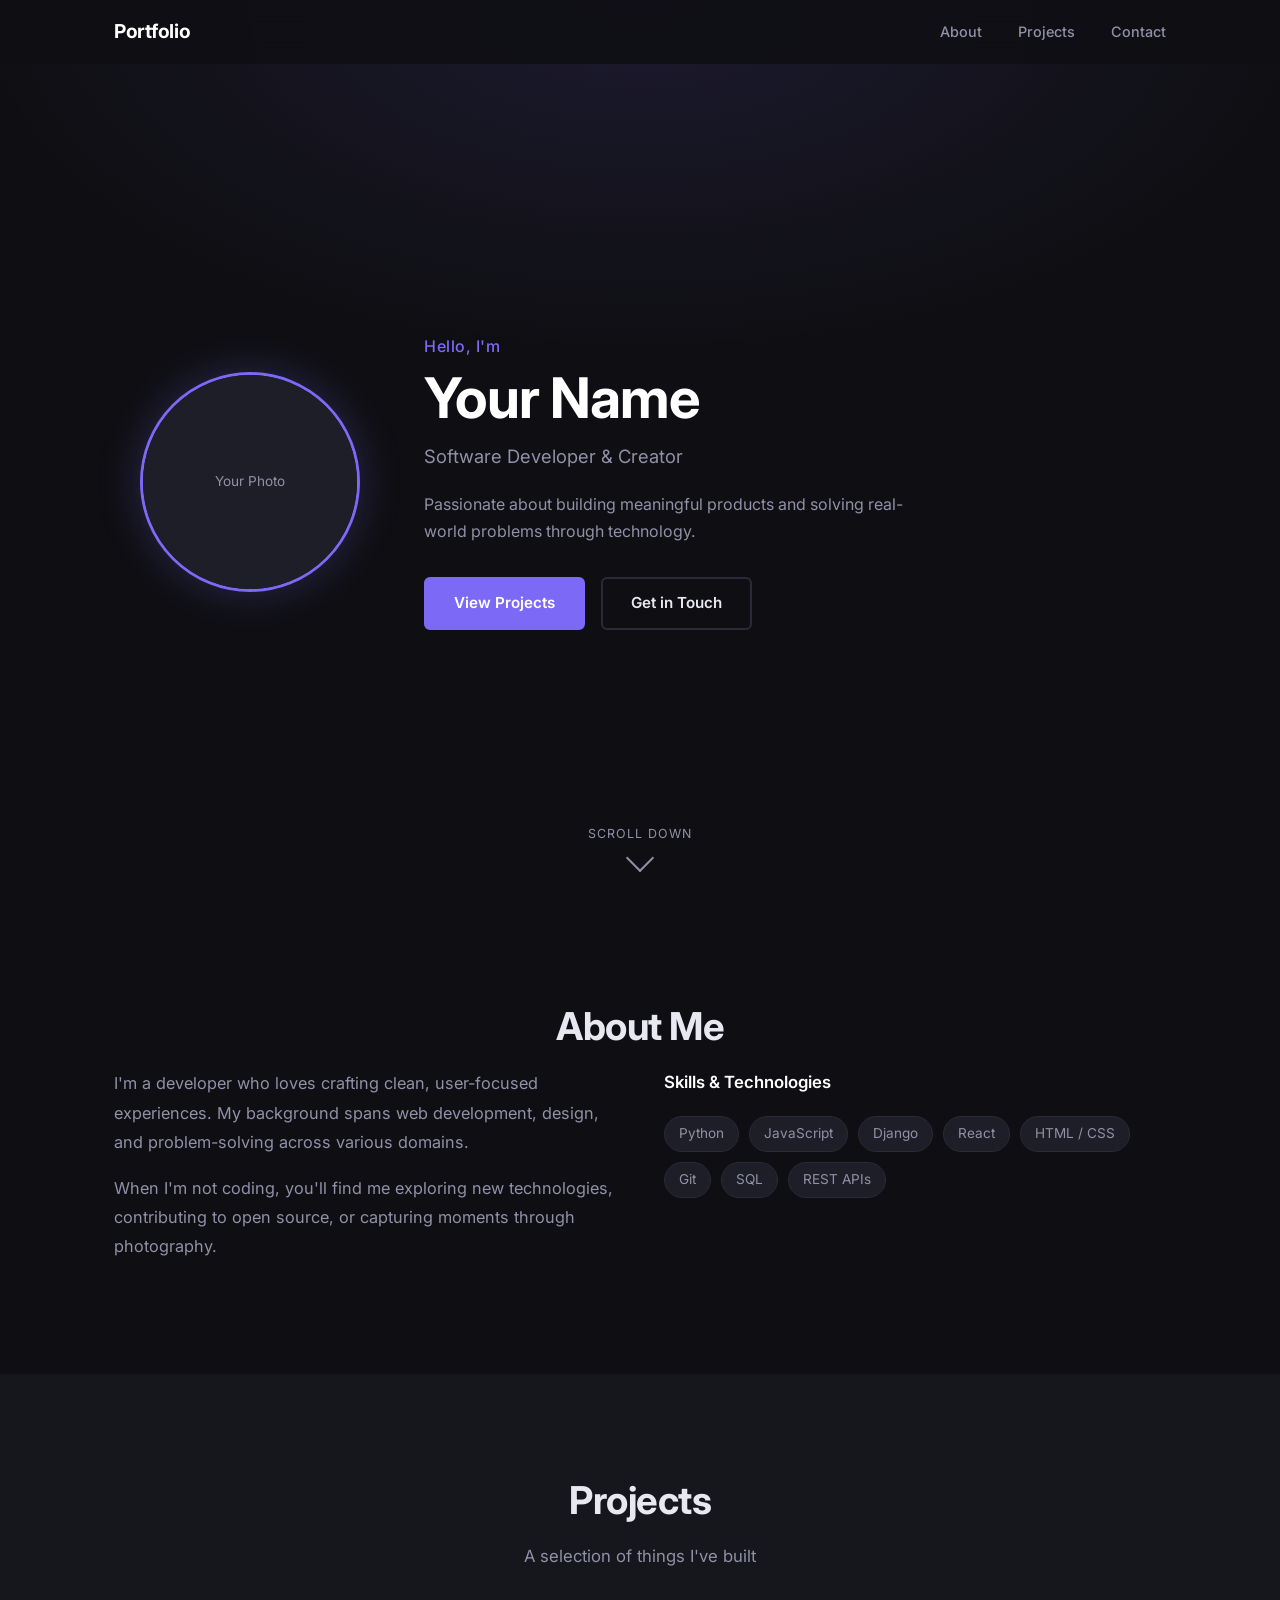
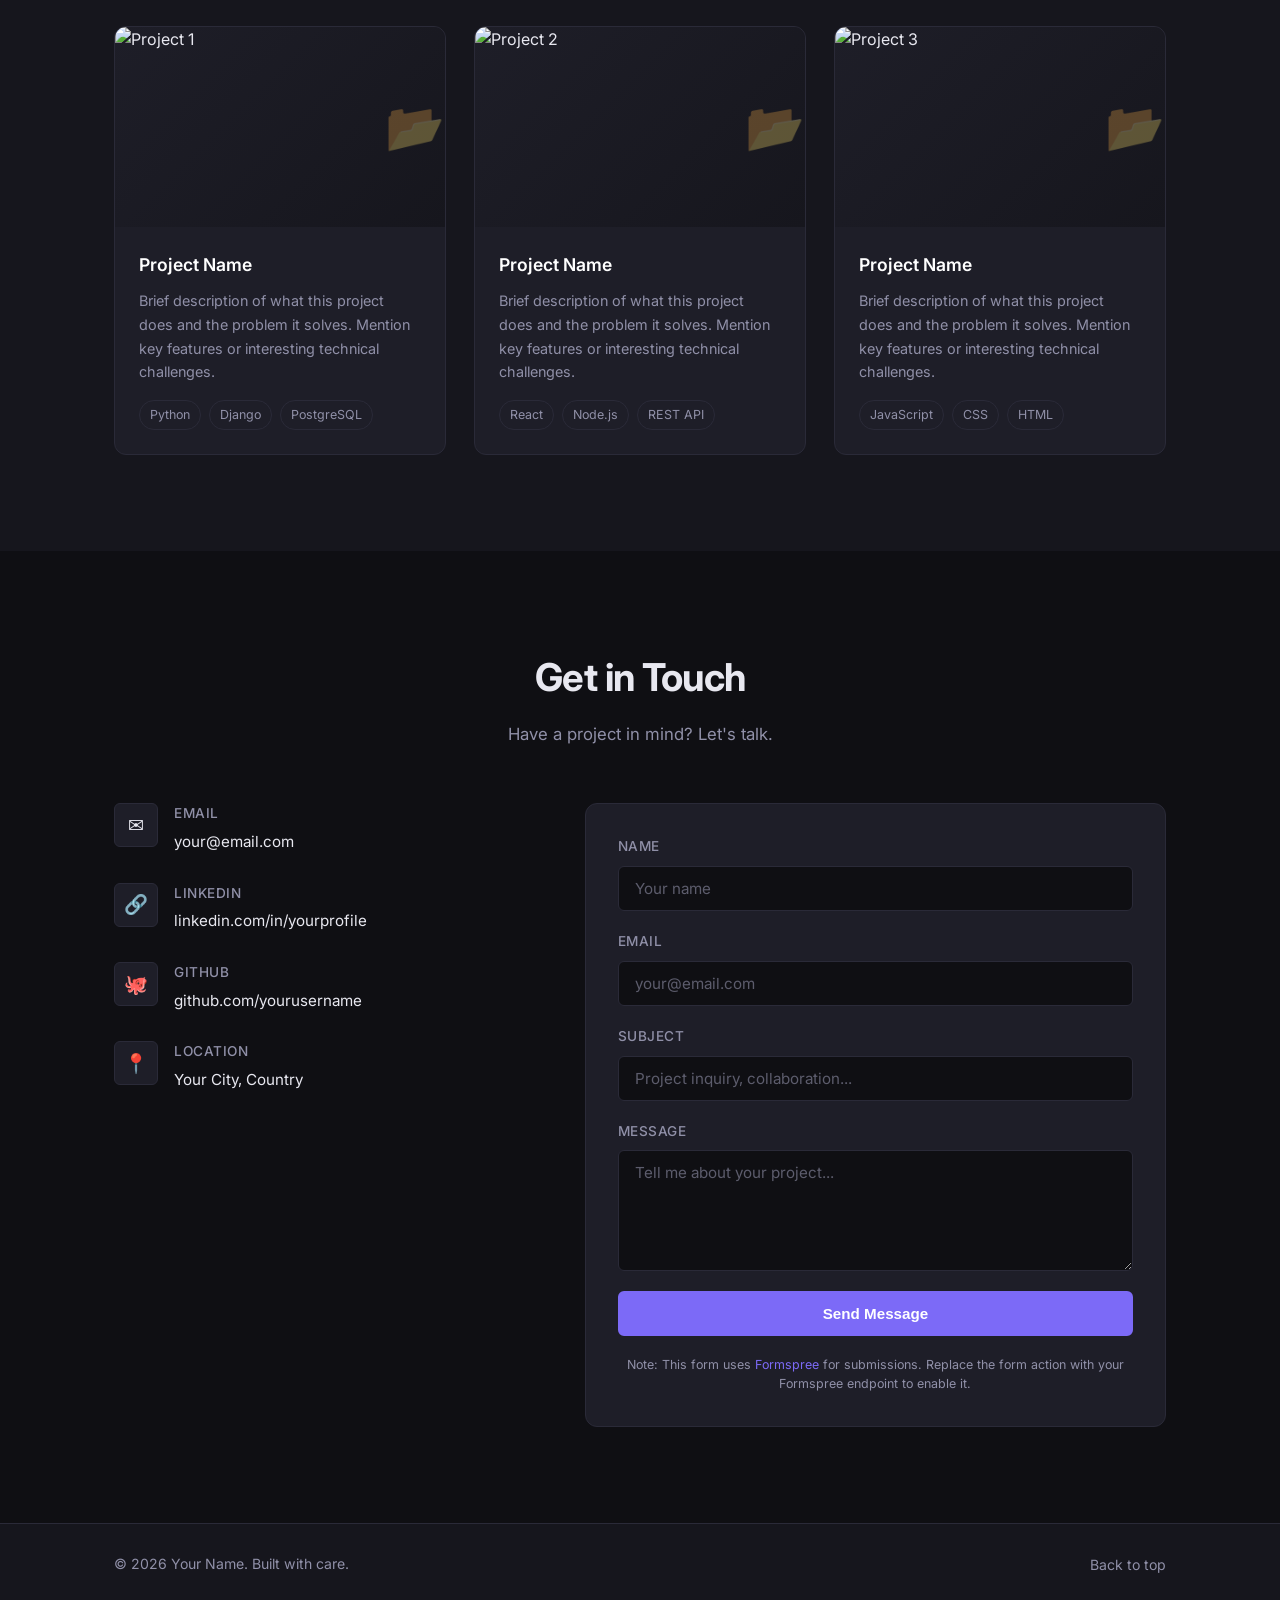
==== docs/index.html @ 1c4144c0 "Add GitHub Pages portfolio site with projects and contact sections - docs/index.html: hero, about, p" ====
<!DOCTYPE html>
<html lang="en">
<head>
  <meta charset="UTF-8" />
  <meta name="viewport" content="width=device-width, initial-scale=1.0" />
  <title>My Portfolio</title>
  <link rel="stylesheet" href="assets/css/style.css" />
  <link rel="preconnect" href="https://fonts.googleapis.com" />
  <link rel="preconnect" href="https://fonts.gstatic.com" crossorigin />
  <link href="https://fonts.googleapis.com/css2?family=Inter:wght@300;400;500;600;700&display=swap" rel="stylesheet" />
</head>
<body>

  <!-- Navigation -->
  <nav class="navbar" id="navbar">
    <div class="nav-container">
      <a href="#hero" class="nav-logo">Portfolio</a>
      <ul class="nav-links">
        <li><a href="#about">About</a></li>
        <li><a href="#projects">Projects</a></li>
        <li><a href="#contact">Contact</a></li>
      </ul>
      <button class="nav-toggle" id="navToggle" aria-label="Toggle navigation">
        <span></span><span></span><span></span>
      </button>
    </div>
  </nav>

  <!-- Hero Section -->
  <section class="hero" id="hero">
    <div class="hero-content">
      <div class="hero-photo">
        <!-- Replace the src with your actual photo -->
        <img src="assets/images/profile.jpg" alt="Profile Photo" onerror="this.style.display='none'; this.nextElementSibling.style.display='flex'" />
        <div class="photo-placeholder">
          <span>Your Photo</span>
        </div>
      </div>
      <div class="hero-text">
        <p class="hero-greeting">Hello, I'm</p>
        <!-- Replace with your name -->
        <h1 class="hero-name">Your Name</h1>
        <!-- Replace with your title/role -->
        <p class="hero-role">Software Developer &amp; Creator</p>
        <!-- Replace with your short bio -->
        <p class="hero-bio">
          Passionate about building meaningful products and solving real-world problems through technology.
        </p>
        <div class="hero-actions">
          <a href="#projects" class="btn btn-primary">View Projects</a>
          <a href="#contact" class="btn btn-outline">Get in Touch</a>
        </div>
      </div>
    </div>
    <div class="hero-scroll-hint">
      <span>Scroll down</span>
      <div class="scroll-arrow"></div>
    </div>
  </section>

  <!-- About Section -->
  <section class="section" id="about">
    <div class="container">
      <h2 class="section-title">About Me</h2>
      <div class="about-grid">
        <div class="about-text">
          <!-- Replace with your about text -->
          <p>
            I'm a developer who loves crafting clean, user-focused experiences. My background spans
            web development, design, and problem-solving across various domains.
          </p>
          <p>
            When I'm not coding, you'll find me exploring new technologies, contributing to open source,
            or capturing moments through photography.
          </p>
        </div>
        <div class="skills">
          <h3>Skills &amp; Technologies</h3>
          <div class="skill-tags">
            <!-- Replace/add your actual skills -->
            <span class="tag">Python</span>
            <span class="tag">JavaScript</span>
            <span class="tag">Django</span>
            <span class="tag">React</span>
            <span class="tag">HTML / CSS</span>
            <span class="tag">Git</span>
            <span class="tag">SQL</span>
            <span class="tag">REST APIs</span>
          </div>
        </div>
      </div>
    </div>
  </section>

  <!-- Projects Section -->
  <section class="section section-alt" id="projects">
    <div class="container">
      <h2 class="section-title">Projects</h2>
      <p class="section-subtitle">A selection of things I've built</p>
      <div class="projects-grid">

        <!-- Project Card 1 — replace with your real project -->
        <article class="project-card">
          <div class="project-image">
            <img src="assets/images/project1.jpg" alt="Project 1" onerror="this.parentElement.classList.add('no-image')" />
            <div class="project-overlay">
              <a href="#" class="btn btn-sm" target="_blank" rel="noopener">Live Demo</a>
              <a href="#" class="btn btn-sm btn-outline-light" target="_blank" rel="noopener">GitHub</a>
            </div>
          </div>
          <div class="project-info">
            <h3 class="project-title">Project Name</h3>
            <p class="project-desc">
              Brief description of what this project does and the problem it solves.
              Mention key features or interesting technical challenges.
            </p>
            <div class="project-tags">
              <span class="tag tag-sm">Python</span>
              <span class="tag tag-sm">Django</span>
              <span class="tag tag-sm">PostgreSQL</span>
            </div>
          </div>
        </article>

        <!-- Project Card 2 -->
        <article class="project-card">
          <div class="project-image">
            <img src="assets/images/project2.jpg" alt="Project 2" onerror="this.parentElement.classList.add('no-image')" />
            <div class="project-overlay">
              <a href="#" class="btn btn-sm" target="_blank" rel="noopener">Live Demo</a>
              <a href="#" class="btn btn-sm btn-outline-light" target="_blank" rel="noopener">GitHub</a>
            </div>
          </div>
          <div class="project-info">
            <h3 class="project-title">Project Name</h3>
            <p class="project-desc">
              Brief description of what this project does and the problem it solves.
              Mention key features or interesting technical challenges.
            </p>
            <div class="project-tags">
              <span class="tag tag-sm">React</span>
              <span class="tag tag-sm">Node.js</span>
              <span class="tag tag-sm">REST API</span>
            </div>
          </div>
        </article>

        <!-- Project Card 3 -->
        <article class="project-card">
          <div class="project-image">
            <img src="assets/images/project3.jpg" alt="Project 3" onerror="this.parentElement.classList.add('no-image')" />
            <div class="project-overlay">
              <a href="#" class="btn btn-sm" target="_blank" rel="noopener">Live Demo</a>
              <a href="#" class="btn btn-sm btn-outline-light" target="_blank" rel="noopener">GitHub</a>
            </div>
          </div>
          <div class="project-info">
            <h3 class="project-title">Project Name</h3>
            <p class="project-desc">
              Brief description of what this project does and the problem it solves.
              Mention key features or interesting technical challenges.
            </p>
            <div class="project-tags">
              <span class="tag tag-sm">JavaScript</span>
              <span class="tag tag-sm">CSS</span>
              <span class="tag tag-sm">HTML</span>
            </div>
          </div>
        </article>

      </div>
    </div>
  </section>

  <!-- Contact Section -->
  <section class="section" id="contact">
    <div class="container">
      <h2 class="section-title">Get in Touch</h2>
      <p class="section-subtitle">Have a project in mind? Let's talk.</p>
      <div class="contact-grid">

        <div class="contact-info">
          <div class="contact-item">
            <div class="contact-icon">&#9993;</div>
            <div>
              <h4>Email</h4>
              <!-- Replace with your email -->
              <a href="mailto:your@email.com">your@email.com</a>
            </div>
          </div>
          <div class="contact-item">
            <div class="contact-icon">&#128279;</div>
            <div>
              <h4>LinkedIn</h4>
              <!-- Replace with your LinkedIn URL -->
              <a href="https://linkedin.com/in/yourprofile" target="_blank" rel="noopener">linkedin.com/in/yourprofile</a>
            </div>
          </div>
          <div class="contact-item">
            <div class="contact-icon">&#128025;</div>
            <div>
              <h4>GitHub</h4>
              <!-- Replace with your GitHub URL -->
              <a href="https://github.com/yourusername" target="_blank" rel="noopener">github.com/yourusername</a>
            </div>
          </div>
          <div class="contact-item">
            <div class="contact-icon">&#128205;</div>
            <div>
              <h4>Location</h4>
              <!-- Replace with your location -->
              <span>Your City, Country</span>
            </div>
          </div>
        </div>

        <form class="contact-form" id="contactForm">
          <div class="form-group">
            <label for="name">Name</label>
            <input type="text" id="name" name="name" placeholder="Your name" required />
          </div>
          <div class="form-group">
            <label for="email">Email</label>
            <input type="email" id="email" name="email" placeholder="your@email.com" required />
          </div>
          <div class="form-group">
            <label for="subject">Subject</label>
            <input type="text" id="subject" name="subject" placeholder="Project inquiry, collaboration..." />
          </div>
          <div class="form-group">
            <label for="message">Message</label>
            <textarea id="message" name="message" rows="5" placeholder="Tell me about your project..." required></textarea>
          </div>
          <button type="submit" class="btn btn-primary btn-full">Send Message</button>
          <p class="form-note">
            Note: This form uses <a href="https://formspree.io" target="_blank" rel="noopener">Formspree</a> for submissions.
            Replace the form action with your Formspree endpoint to enable it.
          </p>
        </form>

      </div>
    </div>
  </section>

  <!-- Footer -->
  <footer class="footer">
    <div class="container">
      <p>
        <!-- Replace with your name -->
        &copy; 2026 Your Name. Built with care.
      </p>
      <div class="footer-links">
        <a href="#hero">Back to top</a>
      </div>
    </div>
  </footer>

  <script src="assets/js/main.js"></script>
</body>
</html>
---- docs/assets/css/style.css ----
/* ===========================
   Base & Reset
=========================== */
*, *::before, *::after {
  box-sizing: border-box;
  margin: 0;
  padding: 0;
}

:root {
  --clr-bg: #0f0f13;
  --clr-bg-alt: #16161d;
  --clr-surface: #1e1e28;
  --clr-border: #2a2a38;
  --clr-accent: #7c6af7;
  --clr-accent-hover: #6a58e8;
  --clr-text: #e8e8f0;
  --clr-text-muted: #9090a8;
  --clr-white: #ffffff;
  --radius: 12px;
  --radius-sm: 6px;
  --shadow: 0 4px 24px rgba(0, 0, 0, 0.4);
  --transition: 0.25s ease;
  --font: 'Inter', system-ui, sans-serif;
  --nav-height: 64px;
}

html {
  scroll-behavior: smooth;
  font-size: 16px;
}

body {
  font-family: var(--font);
  background: var(--clr-bg);
  color: var(--clr-text);
  line-height: 1.6;
  -webkit-font-smoothing: antialiased;
}

a {
  color: var(--clr-accent);
  text-decoration: none;
  transition: color var(--transition);
}

a:hover { color: var(--clr-accent-hover); }

img { max-width: 100%; display: block; }

/* ===========================
   Utilities
=========================== */
.container {
  width: 100%;
  max-width: 1100px;
  margin: 0 auto;
  padding: 0 24px;
}

.section {
  padding: 96px 0;
}

.section-alt {
  background: var(--clr-bg-alt);
}

.section-title {
  font-size: clamp(1.8rem, 4vw, 2.4rem);
  font-weight: 700;
  text-align: center;
  margin-bottom: 12px;
  letter-spacing: -0.5px;
}

.section-subtitle {
  text-align: center;
  color: var(--clr-text-muted);
  margin-bottom: 56px;
  font-size: 1.05rem;
}

/* ===========================
   Buttons
=========================== */
.btn {
  display: inline-flex;
  align-items: center;
  justify-content: center;
  padding: 12px 28px;
  border-radius: var(--radius-sm);
  font-size: 0.95rem;
  font-weight: 600;
  cursor: pointer;
  transition: all var(--transition);
  border: 2px solid transparent;
  text-decoration: none;
  white-space: nowrap;
}

.btn-primary {
  background: var(--clr-accent);
  color: var(--clr-white);
  border-color: var(--clr-accent);
}

.btn-primary:hover {
  background: var(--clr-accent-hover);
  border-color: var(--clr-accent-hover);
  color: var(--clr-white);
  transform: translateY(-2px);
  box-shadow: 0 8px 20px rgba(124, 106, 247, 0.35);
}

.btn-outline {
  background: transparent;
  color: var(--clr-text);
  border-color: var(--clr-border);
}

.btn-outline:hover {
  border-color: var(--clr-accent);
  color: var(--clr-accent);
  transform: translateY(-2px);
}

.btn-outline-light {
  background: transparent;
  color: var(--clr-white);
  border-color: rgba(255,255,255,0.5);
}

.btn-outline-light:hover {
  background: rgba(255,255,255,0.15);
  color: var(--clr-white);
}

.btn-sm {
  padding: 8px 18px;
  font-size: 0.85rem;
}

.btn-full { width: 100%; }

/* ===========================
   Tags
=========================== */
.tag {
  display: inline-block;
  padding: 6px 14px;
  background: var(--clr-surface);
  border: 1px solid var(--clr-border);
  border-radius: 100px;
  font-size: 0.85rem;
  color: var(--clr-text-muted);
  transition: all var(--transition);
}

.tag:hover {
  border-color: var(--clr-accent);
  color: var(--clr-accent);
}

.tag-sm {
  padding: 4px 10px;
  font-size: 0.78rem;
}

/* ===========================
   Navbar
=========================== */
.navbar {
  position: fixed;
  top: 0;
  left: 0;
  right: 0;
  height: var(--nav-height);
  z-index: 1000;
  background: rgba(15, 15, 19, 0.85);
  backdrop-filter: blur(12px);
  -webkit-backdrop-filter: blur(12px);
  border-bottom: 1px solid transparent;
  transition: border-color var(--transition), background var(--transition);
}

.navbar.scrolled {
  border-bottom-color: var(--clr-border);
  background: rgba(15, 15, 19, 0.95);
}

.nav-container {
  max-width: 1100px;
  margin: 0 auto;
  padding: 0 24px;
  height: 100%;
  display: flex;
  align-items: center;
  justify-content: space-between;
}

.nav-logo {
  font-size: 1.2rem;
  font-weight: 700;
  color: var(--clr-white);
  letter-spacing: -0.3px;
}

.nav-logo:hover { color: var(--clr-accent); }

.nav-links {
  list-style: none;
  display: flex;
  gap: 36px;
}

.nav-links a {
  color: var(--clr-text-muted);
  font-size: 0.9rem;
  font-weight: 500;
  transition: color var(--transition);
}

.nav-links a:hover { color: var(--clr-white); }

.nav-toggle {
  display: none;
  flex-direction: column;
  gap: 5px;
  background: none;
  border: none;
  cursor: pointer;
  padding: 4px;
}

.nav-toggle span {
  width: 24px;
  height: 2px;
  background: var(--clr-text);
  border-radius: 2px;
  transition: all var(--transition);
  display: block;
}

/* ===========================
   Hero Section
=========================== */
.hero {
  min-height: 100vh;
  display: flex;
  flex-direction: column;
  align-items: center;
  justify-content: center;
  padding: calc(var(--nav-height) + 48px) 24px 48px;
  position: relative;
  background: radial-gradient(ellipse 80% 60% at 50% 0%, rgba(124, 106, 247, 0.12) 0%, transparent 65%);
}

.hero-content {
  max-width: 1000px;
  width: 100%;
  display: flex;
  align-items: center;
  gap: 64px;
}

.hero-photo {
  flex-shrink: 0;
  width: 220px;
  height: 220px;
  border-radius: 50%;
  overflow: hidden;
  border: 3px solid var(--clr-accent);
  box-shadow: 0 0 40px rgba(124, 106, 247, 0.25);
  position: relative;
}

.hero-photo img {
  width: 100%;
  height: 100%;
  object-fit: cover;
}

.photo-placeholder {
  display: none;
  width: 100%;
  height: 100%;
  background: var(--clr-surface);
  align-items: center;
  justify-content: center;
  color: var(--clr-text-muted);
  font-size: 0.85rem;
  position: absolute;
  inset: 0;
}

.hero-greeting {
  font-size: 1rem;
  color: var(--clr-accent);
  font-weight: 500;
  margin-bottom: 8px;
  letter-spacing: 0.5px;
}

.hero-name {
  font-size: clamp(2.2rem, 5vw, 3.5rem);
  font-weight: 700;
  line-height: 1.1;
  letter-spacing: -1px;
  color: var(--clr-white);
  margin-bottom: 12px;
}

.hero-role {
  font-size: 1.15rem;
  color: var(--clr-text-muted);
  margin-bottom: 20px;
  font-weight: 400;
}

.hero-bio {
  font-size: 1rem;
  color: var(--clr-text-muted);
  max-width: 480px;
  margin-bottom: 32px;
  line-height: 1.7;
}

.hero-actions {
  display: flex;
  gap: 16px;
  flex-wrap: wrap;
}

.hero-scroll-hint {
  position: absolute;
  bottom: 32px;
  left: 50%;
  transform: translateX(-50%);
  display: flex;
  flex-direction: column;
  align-items: center;
  gap: 8px;
  color: var(--clr-text-muted);
  font-size: 0.78rem;
  letter-spacing: 1px;
  text-transform: uppercase;
  animation: bounce 2s infinite;
}

.scroll-arrow {
  width: 20px;
  height: 20px;
  border-right: 2px solid var(--clr-text-muted);
  border-bottom: 2px solid var(--clr-text-muted);
  transform: rotate(45deg);
  margin-top: -4px;
}

@keyframes bounce {
  0%, 100% { transform: translateX(-50%) translateY(0); }
  50% { transform: translateX(-50%) translateY(6px); }
}

/* ===========================
   About Section
=========================== */
.about-grid {
  display: grid;
  grid-template-columns: 1fr 1fr;
  gap: 48px;
  align-items: start;
}

.about-text p {
  color: var(--clr-text-muted);
  line-height: 1.8;
  margin-bottom: 16px;
  font-size: 1.02rem;
}

.skills h3 {
  font-size: 1.05rem;
  font-weight: 600;
  color: var(--clr-white);
  margin-bottom: 20px;
}

.skill-tags {
  display: flex;
  flex-wrap: wrap;
  gap: 10px;
}

/* ===========================
   Projects Section
=========================== */
.projects-grid {
  display: grid;
  grid-template-columns: repeat(auto-fill, minmax(320px, 1fr));
  gap: 28px;
}

.project-card {
  background: var(--clr-surface);
  border: 1px solid var(--clr-border);
  border-radius: var(--radius);
  overflow: hidden;
  transition: transform var(--transition), box-shadow var(--transition), border-color var(--transition);
}

.project-card:hover {
  transform: translateY(-4px);
  box-shadow: var(--shadow);
  border-color: var(--clr-accent);
}

.project-image {
  position: relative;
  height: 200px;
  background: var(--clr-bg-alt);
  overflow: hidden;
}

.project-image img {
  width: 100%;
  height: 100%;
  object-fit: cover;
  transition: transform var(--transition);
}

.project-card:hover .project-image img {
  transform: scale(1.04);
}

.project-image.no-image {
  display: flex;
  align-items: center;
  justify-content: center;
  background: linear-gradient(135deg, var(--clr-surface), var(--clr-bg-alt));
}

.project-image.no-image::after {
  content: "📂";
  font-size: 3rem;
  opacity: 0.3;
}

.project-overlay {
  position: absolute;
  inset: 0;
  background: rgba(0, 0, 0, 0.7);
  display: flex;
  align-items: center;
  justify-content: center;
  gap: 12px;
  opacity: 0;
  transition: opacity var(--transition);
}

.project-card:hover .project-overlay {
  opacity: 1;
}

.project-info {
  padding: 24px;
}

.project-title {
  font-size: 1.1rem;
  font-weight: 600;
  color: var(--clr-white);
  margin-bottom: 10px;
}

.project-desc {
  color: var(--clr-text-muted);
  font-size: 0.9rem;
  line-height: 1.65;
  margin-bottom: 16px;
}

.project-tags {
  display: flex;
  flex-wrap: wrap;
  gap: 8px;
}

/* ===========================
   Contact Section
=========================== */
.contact-grid {
  display: grid;
  grid-template-columns: 1fr 1.4fr;
  gap: 56px;
  align-items: start;
}

.contact-info {
  display: flex;
  flex-direction: column;
  gap: 28px;
}

.contact-item {
  display: flex;
  align-items: flex-start;
  gap: 16px;
}

.contact-icon {
  width: 44px;
  height: 44px;
  background: var(--clr-surface);
  border: 1px solid var(--clr-border);
  border-radius: var(--radius-sm);
  display: flex;
  align-items: center;
  justify-content: center;
  font-size: 1.2rem;
  flex-shrink: 0;
}

.contact-item h4 {
  font-size: 0.85rem;
  text-transform: uppercase;
  letter-spacing: 0.5px;
  color: var(--clr-text-muted);
  margin-bottom: 4px;
  font-weight: 500;
}

.contact-item a,
.contact-item span {
  color: var(--clr-text);
  font-size: 0.95rem;
}

.contact-item a:hover { color: var(--clr-accent); }

/* Contact Form */
.contact-form {
  display: flex;
  flex-direction: column;
  gap: 20px;
  background: var(--clr-surface);
  border: 1px solid var(--clr-border);
  border-radius: var(--radius);
  padding: 32px;
}

.form-group {
  display: flex;
  flex-direction: column;
  gap: 8px;
}

.form-group label {
  font-size: 0.85rem;
  font-weight: 500;
  color: var(--clr-text-muted);
  text-transform: uppercase;
  letter-spacing: 0.5px;
}

.form-group input,
.form-group textarea {
  background: var(--clr-bg);
  border: 1px solid var(--clr-border);
  border-radius: var(--radius-sm);
  padding: 12px 16px;
  color: var(--clr-text);
  font-family: var(--font);
  font-size: 0.95rem;
  transition: border-color var(--transition);
  outline: none;
  resize: vertical;
}

.form-group input:focus,
.form-group textarea:focus {
  border-color: var(--clr-accent);
  box-shadow: 0 0 0 3px rgba(124, 106, 247, 0.15);
}

.form-group input::placeholder,
.form-group textarea::placeholder {
  color: var(--clr-text-muted);
  opacity: 0.6;
}

.form-note {
  font-size: 0.78rem;
  color: var(--clr-text-muted);
  text-align: center;
  line-height: 1.5;
}

/* ===========================
   Footer
=========================== */
.footer {
  background: var(--clr-bg-alt);
  border-top: 1px solid var(--clr-border);
  padding: 28px 0;
}

.footer .container {
  display: flex;
  align-items: center;
  justify-content: space-between;
  gap: 16px;
}

.footer p {
  color: var(--clr-text-muted);
  font-size: 0.88rem;
}

.footer-links a {
  color: var(--clr-text-muted);
  font-size: 0.88rem;
  transition: color var(--transition);
}

.footer-links a:hover { color: var(--clr-white); }

/* ===========================
   Responsive
=========================== */
@media (max-width: 860px) {
  .hero-content {
    flex-direction: column;
    text-align: center;
    gap: 32px;
  }

  .hero-bio { margin: 0 auto 32px; }

  .hero-actions {
    justify-content: center;
  }

  .about-grid {
    grid-template-columns: 1fr;
    gap: 32px;
  }

  .contact-grid {
    grid-template-columns: 1fr;
    gap: 40px;
  }
}

@media (max-width: 640px) {
  .section { padding: 64px 0; }

  .nav-links {
    display: none;
    position: absolute;
    top: var(--nav-height);
    left: 0;
    right: 0;
    background: var(--clr-bg);
    border-bottom: 1px solid var(--clr-border);
    flex-direction: column;
    padding: 20px 24px;
    gap: 16px;
  }

  .nav-links.open { display: flex; }

  .nav-toggle { display: flex; }

  .hero-photo {
    width: 160px;
    height: 160px;
  }

  .projects-grid {
    grid-template-columns: 1fr;
  }

  .footer .container {
    flex-direction: column;
    text-align: center;
  }
}
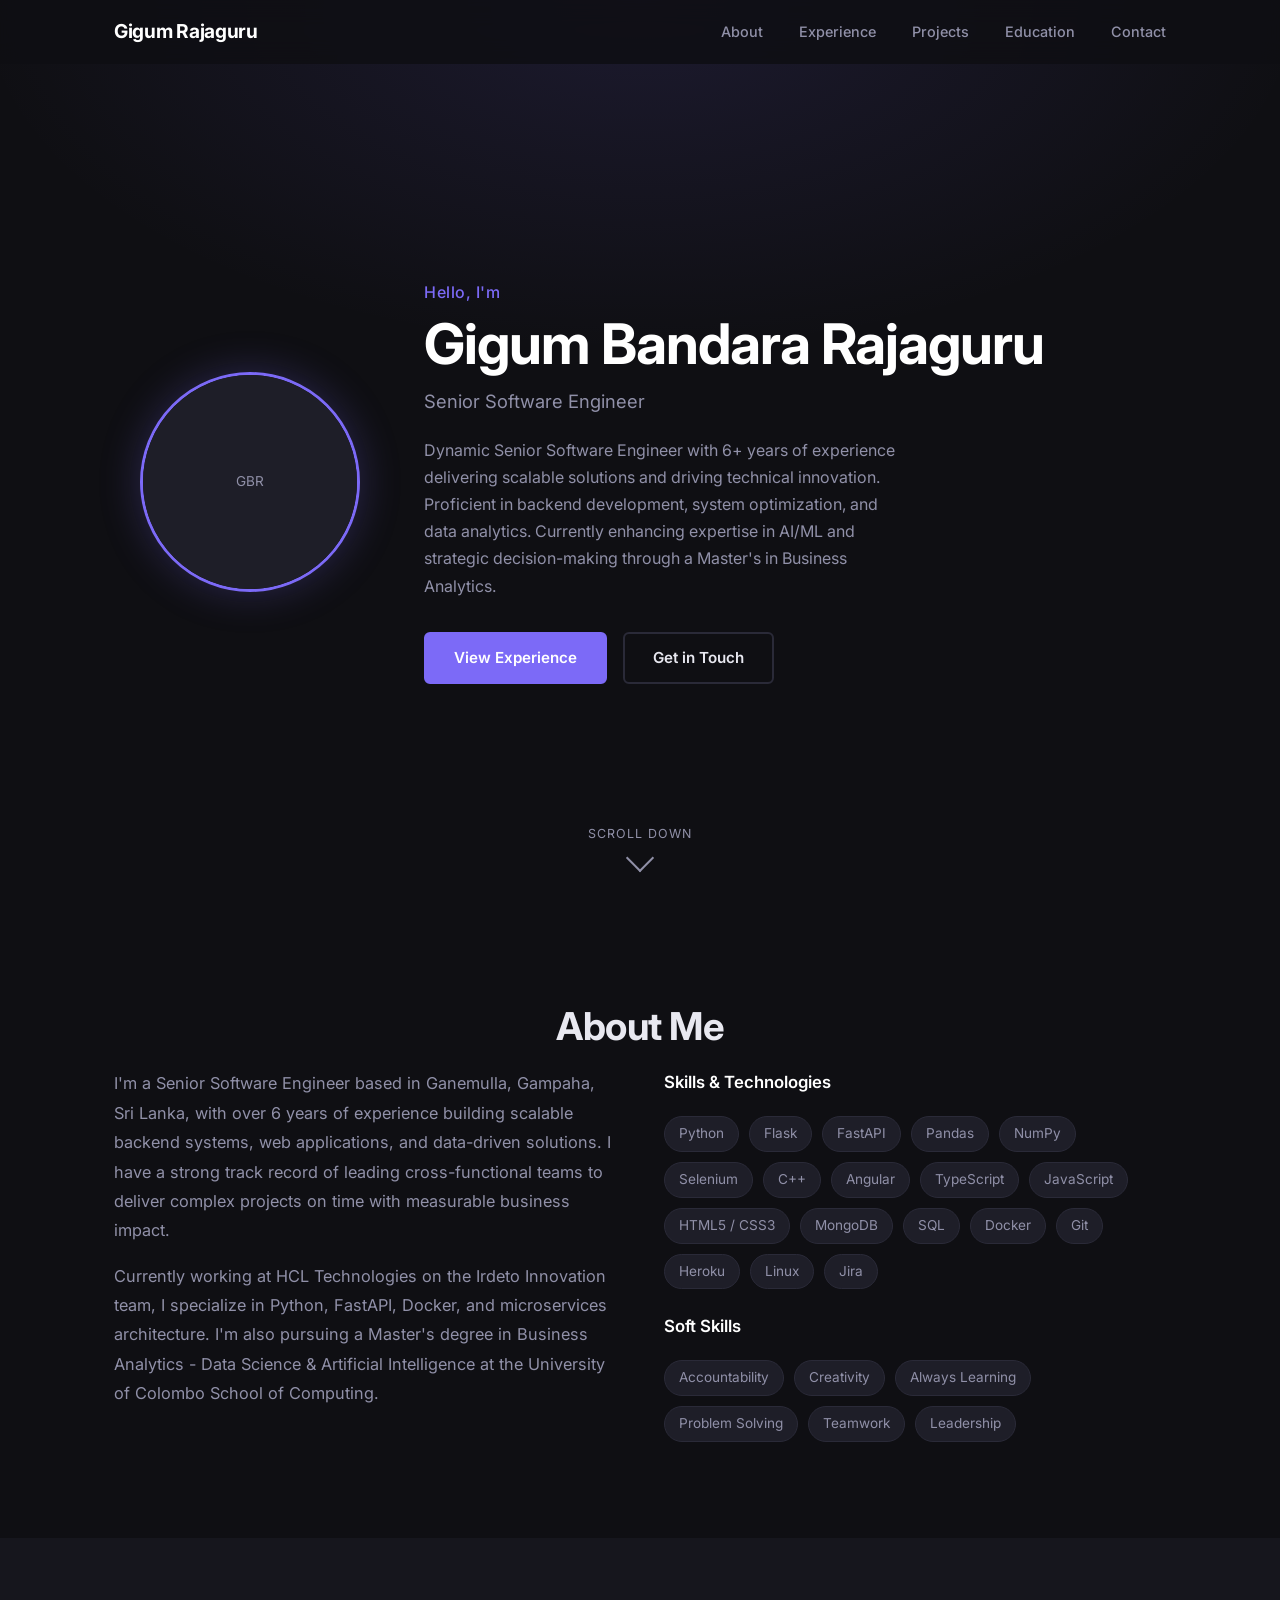
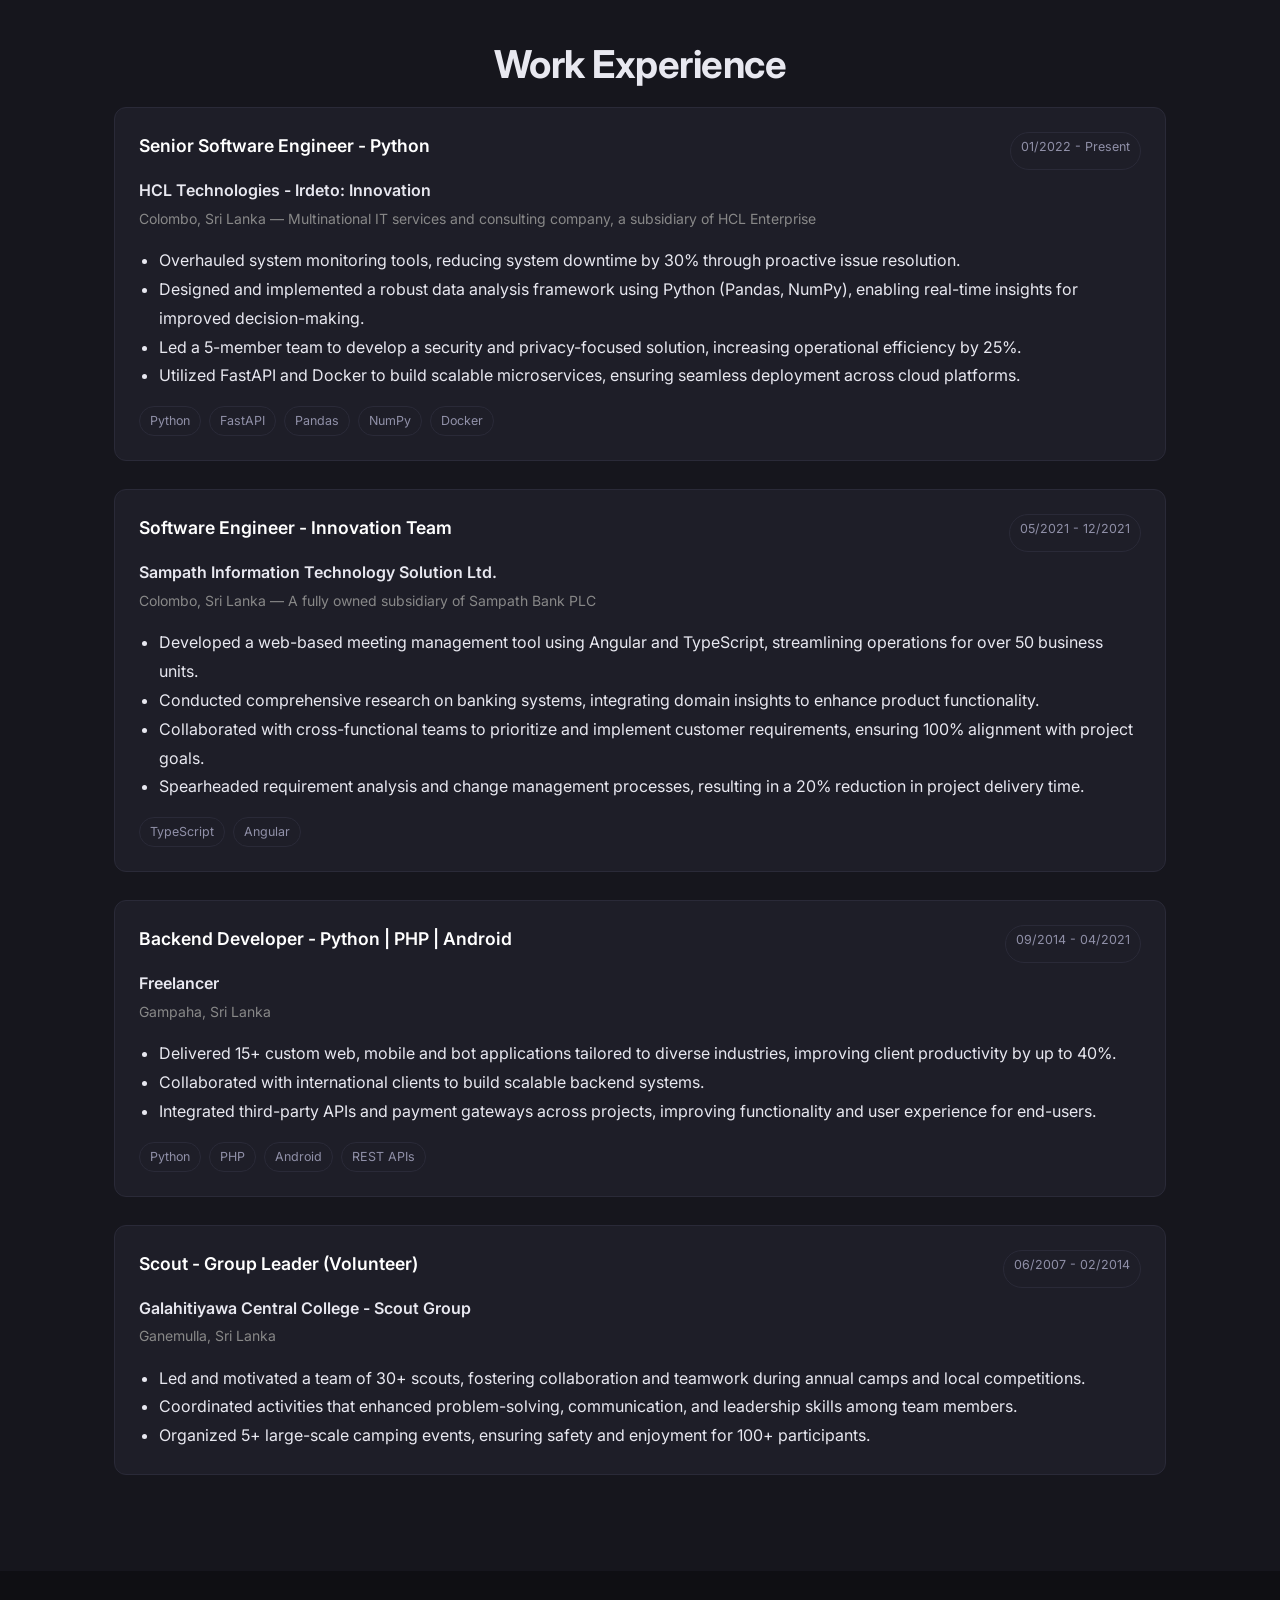
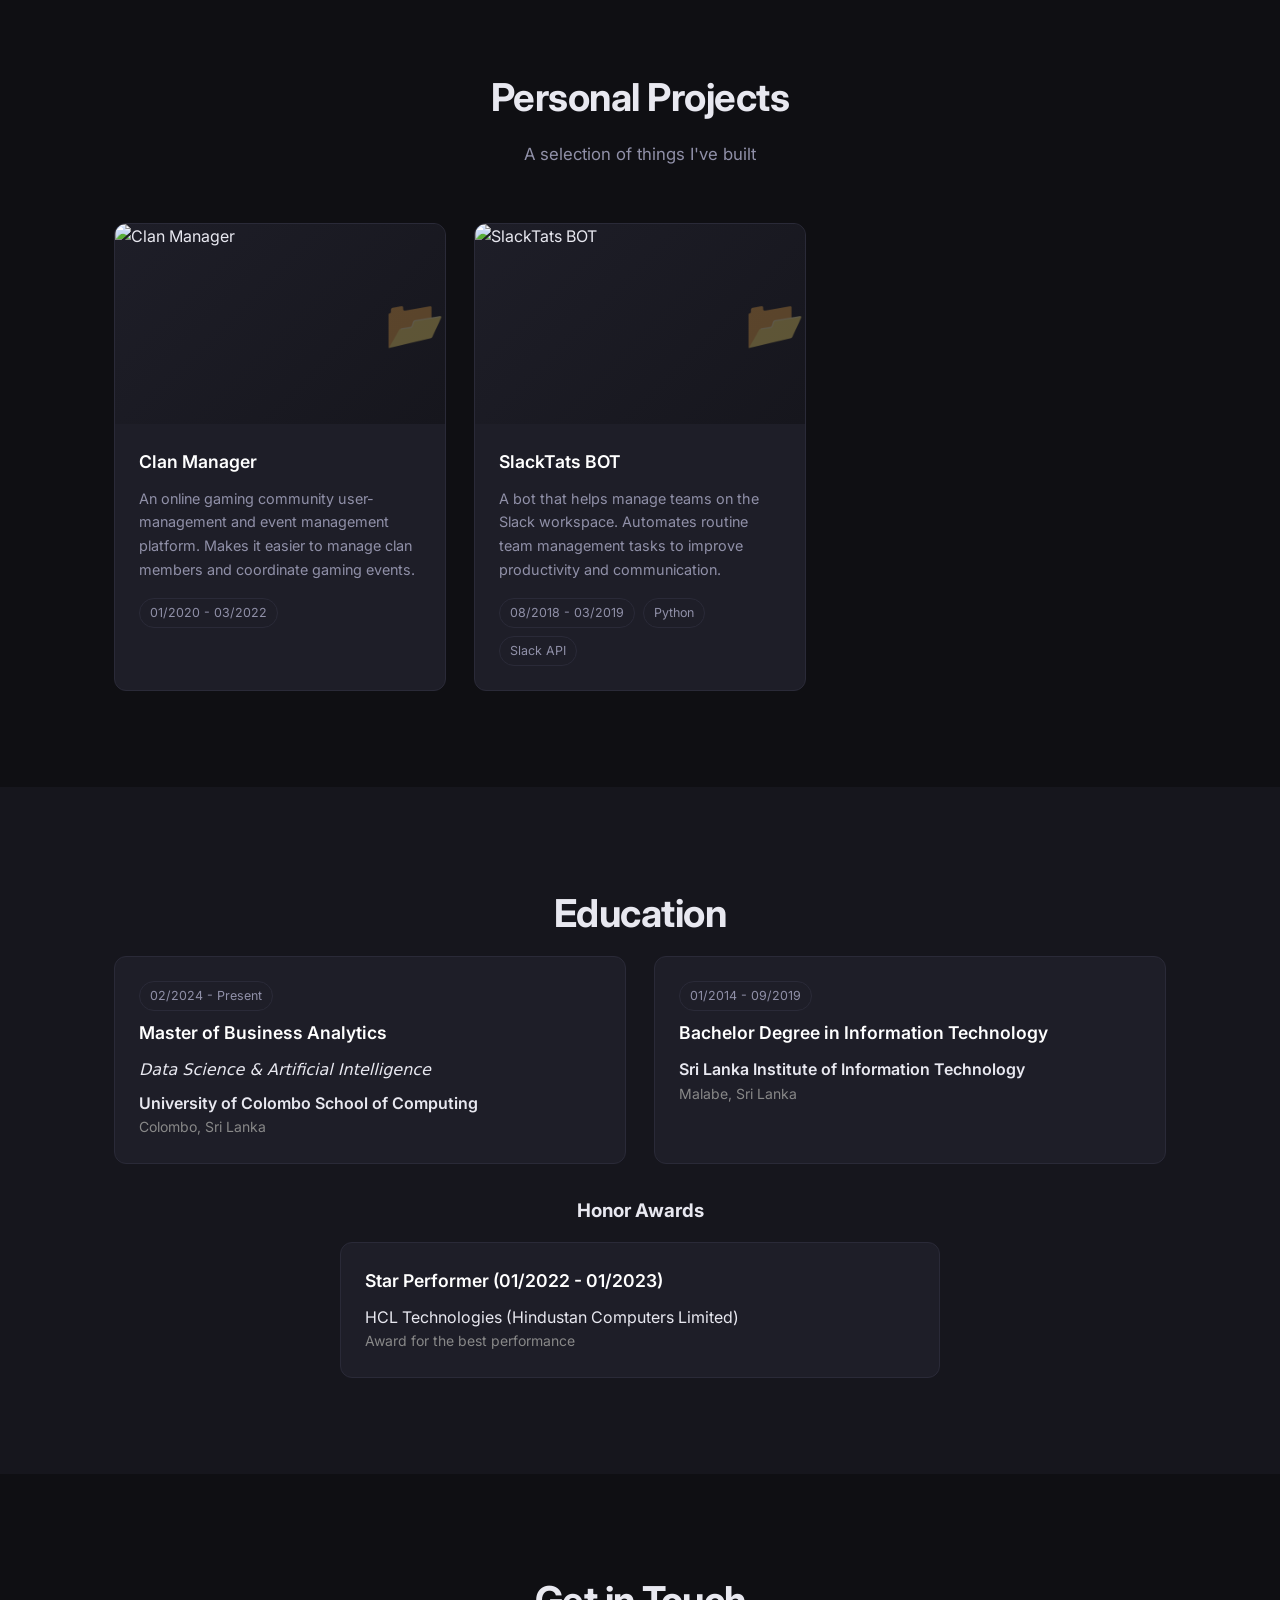
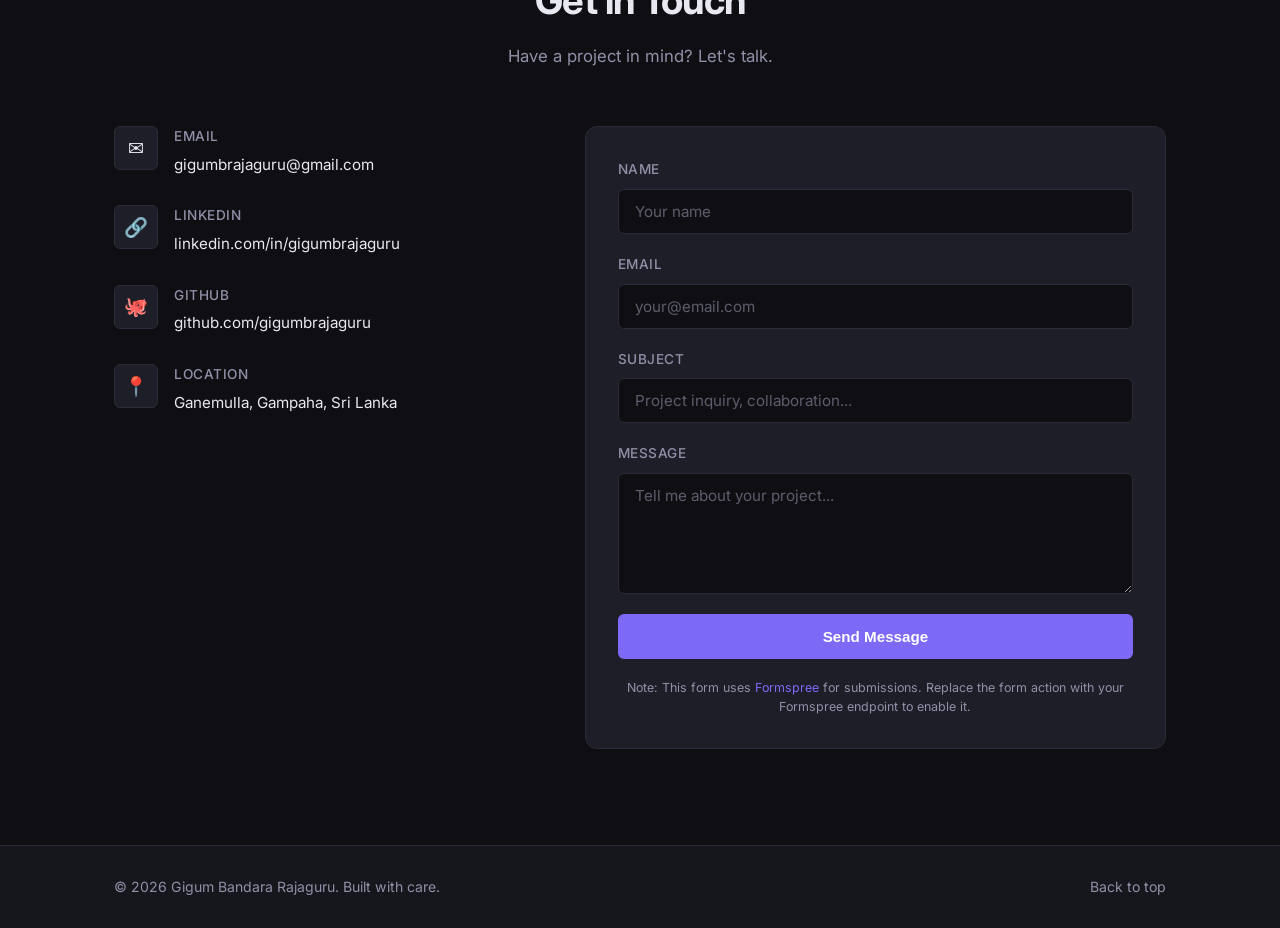
==== commit ca1ffece: "Update portfolio with Gigum Bandara Rajaguru's profile from resume - Added name, title (Senior Softw" ====
--- a/docs/index.html
+++ b/docs/index.html
@@ -3,7 +3,7 @@
 <head>
   <meta charset="UTF-8" />
   <meta name="viewport" content="width=device-width, initial-scale=1.0" />
-  <title>My Portfolio</title>
+  <title>Gigum Bandara Rajaguru - Portfolio</title>
   <link rel="stylesheet" href="assets/css/style.css" />
   <link rel="preconnect" href="https://fonts.googleapis.com" />
   <link rel="preconnect" href="https://fonts.gstatic.com" crossorigin />
@@ -14,10 +14,12 @@
   <!-- Navigation -->
   <nav class="navbar" id="navbar">
     <div class="nav-container">
-      <a href="#hero" class="nav-logo">Portfolio</a>
+      <a href="#hero" class="nav-logo">Gigum Rajaguru</a>
       <ul class="nav-links">
         <li><a href="#about">About</a></li>
+        <li><a href="#experience">Experience</a></li>
         <li><a href="#projects">Projects</a></li>
+        <li><a href="#education">Education</a></li>
         <li><a href="#contact">Contact</a></li>
       </ul>
       <button class="nav-toggle" id="navToggle" aria-label="Toggle navigation">
@@ -30,24 +32,23 @@
   <section class="hero" id="hero">
     <div class="hero-content">
       <div class="hero-photo">
-        <!-- Replace the src with your actual photo -->
-        <img src="assets/images/profile.jpg" alt="Profile Photo" onerror="this.style.display='none'; this.nextElementSibling.style.display='flex'" />
+        <img src="assets/images/profile.jpg" alt="Gigum Bandara Rajaguru" onerror="this.style.display='none'; this.nextElementSibling.style.display='flex'" />
         <div class="photo-placeholder">
-          <span>Your Photo</span>
+          <span>GBR</span>
         </div>
       </div>
       <div class="hero-text">
         <p class="hero-greeting">Hello, I'm</p>
-        <!-- Replace with your name -->
-        <h1 class="hero-name">Your Name</h1>
-        <!-- Replace with your title/role -->
-        <p class="hero-role">Software Developer &amp; Creator</p>
-        <!-- Replace with your short bio -->
+        <h1 class="hero-name">Gigum Bandara Rajaguru</h1>
+        <p class="hero-role">Senior Software Engineer</p>
         <p class="hero-bio">
-          Passionate about building meaningful products and solving real-world problems through technology.
+          Dynamic Senior Software Engineer with 6+ years of experience delivering scalable solutions
+          and driving technical innovation. Proficient in backend development, system optimization,
+          and data analytics. Currently enhancing expertise in AI/ML and strategic decision-making
+          through a Master's in Business Analytics.
         </p>
         <div class="hero-actions">
-          <a href="#projects" class="btn btn-primary">View Projects</a>
+          <a href="#experience" class="btn btn-primary">View Experience</a>
           <a href="#contact" class="btn btn-outline">Get in Touch</a>
         </div>
       </div>
@@ -64,110 +65,240 @@
       <h2 class="section-title">About Me</h2>
       <div class="about-grid">
         <div class="about-text">
-          <!-- Replace with your about text -->
           <p>
-            I'm a developer who loves crafting clean, user-focused experiences. My background spans
-            web development, design, and problem-solving across various domains.
+            I'm a Senior Software Engineer based in Ganemulla, Gampaha, Sri Lanka, with over 6 years
+            of experience building scalable backend systems, web applications, and data-driven solutions.
+            I have a strong track record of leading cross-functional teams to deliver complex projects
+            on time with measurable business impact.
           </p>
           <p>
-            When I'm not coding, you'll find me exploring new technologies, contributing to open source,
-            or capturing moments through photography.
+            Currently working at HCL Technologies on the Irdeto Innovation team, I specialize in Python,
+            FastAPI, Docker, and microservices architecture. I'm also pursuing a Master's degree in
+            Business Analytics - Data Science &amp; Artificial Intelligence at the University of Colombo
+            School of Computing.
           </p>
         </div>
         <div class="skills">
           <h3>Skills &amp; Technologies</h3>
           <div class="skill-tags">
-            <!-- Replace/add your actual skills -->
             <span class="tag">Python</span>
+            <span class="tag">Flask</span>
+            <span class="tag">FastAPI</span>
+            <span class="tag">Pandas</span>
+            <span class="tag">NumPy</span>
+            <span class="tag">Selenium</span>
+            <span class="tag">C++</span>
+            <span class="tag">Angular</span>
+            <span class="tag">TypeScript</span>
             <span class="tag">JavaScript</span>
-            <span class="tag">Django</span>
-            <span class="tag">React</span>
-            <span class="tag">HTML / CSS</span>
+            <span class="tag">HTML5 / CSS3</span>
+            <span class="tag">MongoDB</span>
+            <span class="tag">SQL</span>
+            <span class="tag">Docker</span>
             <span class="tag">Git</span>
-            <span class="tag">SQL</span>
-            <span class="tag">REST APIs</span>
-          </div>
-        </div>
+            <span class="tag">Heroku</span>
+            <span class="tag">Linux</span>
+            <span class="tag">Jira</span>
+          </div>
+          <h3 style="margin-top: 1.5rem;">Soft Skills</h3>
+          <div class="skill-tags">
+            <span class="tag">Accountability</span>
+            <span class="tag">Creativity</span>
+            <span class="tag">Always Learning</span>
+            <span class="tag">Problem Solving</span>
+            <span class="tag">Teamwork</span>
+            <span class="tag">Leadership</span>
+          </div>
+        </div>
+      </div>
+    </div>
+  </section>
+
+  <!-- Experience Section -->
+  <section class="section section-alt" id="experience">
+    <div class="container">
+      <h2 class="section-title">Work Experience</h2>
+
+      <div class="projects-grid" style="grid-template-columns: 1fr;">
+
+        <article class="project-card">
+          <div class="project-info">
+            <div style="display:flex; justify-content:space-between; flex-wrap:wrap; gap:0.5rem; margin-bottom:0.5rem;">
+              <h3 class="project-title">Senior Software Engineer - Python</h3>
+              <span class="tag tag-sm">01/2022 - Present</span>
+            </div>
+            <p style="font-weight:600; margin-bottom:0.25rem;">HCL Technologies - Irdeto: Innovation</p>
+            <p style="color:var(--text-muted, #888); font-size:0.875rem; margin-bottom:1rem;">Colombo, Sri Lanka &mdash; Multinational IT services and consulting company, a subsidiary of HCL Enterprise</p>
+            <ul style="padding-left:1.25rem; line-height:1.8;">
+              <li>Overhauled system monitoring tools, reducing system downtime by 30% through proactive issue resolution.</li>
+              <li>Designed and implemented a robust data analysis framework using Python (Pandas, NumPy), enabling real-time insights for improved decision-making.</li>
+              <li>Led a 5-member team to develop a security and privacy-focused solution, increasing operational efficiency by 25%.</li>
+              <li>Utilized FastAPI and Docker to build scalable microservices, ensuring seamless deployment across cloud platforms.</li>
+            </ul>
+            <div class="project-tags" style="margin-top:1rem;">
+              <span class="tag tag-sm">Python</span>
+              <span class="tag tag-sm">FastAPI</span>
+              <span class="tag tag-sm">Pandas</span>
+              <span class="tag tag-sm">NumPy</span>
+              <span class="tag tag-sm">Docker</span>
+            </div>
+          </div>
+        </article>
+
+        <article class="project-card">
+          <div class="project-info">
+            <div style="display:flex; justify-content:space-between; flex-wrap:wrap; gap:0.5rem; margin-bottom:0.5rem;">
+              <h3 class="project-title">Software Engineer - Innovation Team</h3>
+              <span class="tag tag-sm">05/2021 - 12/2021</span>
+            </div>
+            <p style="font-weight:600; margin-bottom:0.25rem;">Sampath Information Technology Solution Ltd.</p>
+            <p style="color:var(--text-muted, #888); font-size:0.875rem; margin-bottom:1rem;">Colombo, Sri Lanka &mdash; A fully owned subsidiary of Sampath Bank PLC</p>
+            <ul style="padding-left:1.25rem; line-height:1.8;">
+              <li>Developed a web-based meeting management tool using Angular and TypeScript, streamlining operations for over 50 business units.</li>
+              <li>Conducted comprehensive research on banking systems, integrating domain insights to enhance product functionality.</li>
+              <li>Collaborated with cross-functional teams to prioritize and implement customer requirements, ensuring 100% alignment with project goals.</li>
+              <li>Spearheaded requirement analysis and change management processes, resulting in a 20% reduction in project delivery time.</li>
+            </ul>
+            <div class="project-tags" style="margin-top:1rem;">
+              <span class="tag tag-sm">TypeScript</span>
+              <span class="tag tag-sm">Angular</span>
+            </div>
+          </div>
+        </article>
+
+        <article class="project-card">
+          <div class="project-info">
+            <div style="display:flex; justify-content:space-between; flex-wrap:wrap; gap:0.5rem; margin-bottom:0.5rem;">
+              <h3 class="project-title">Backend Developer - Python | PHP | Android</h3>
+              <span class="tag tag-sm">09/2014 - 04/2021</span>
+            </div>
+            <p style="font-weight:600; margin-bottom:0.25rem;">Freelancer</p>
+            <p style="color:var(--text-muted, #888); font-size:0.875rem; margin-bottom:1rem;">Gampaha, Sri Lanka</p>
+            <ul style="padding-left:1.25rem; line-height:1.8;">
+              <li>Delivered 15+ custom web, mobile and bot applications tailored to diverse industries, improving client productivity by up to 40%.</li>
+              <li>Collaborated with international clients to build scalable backend systems.</li>
+              <li>Integrated third-party APIs and payment gateways across projects, improving functionality and user experience for end-users.</li>
+            </ul>
+            <div class="project-tags" style="margin-top:1rem;">
+              <span class="tag tag-sm">Python</span>
+              <span class="tag tag-sm">PHP</span>
+              <span class="tag tag-sm">Android</span>
+              <span class="tag tag-sm">REST APIs</span>
+            </div>
+          </div>
+        </article>
+
+        <article class="project-card">
+          <div class="project-info">
+            <div style="display:flex; justify-content:space-between; flex-wrap:wrap; gap:0.5rem; margin-bottom:0.5rem;">
+              <h3 class="project-title">Scout - Group Leader (Volunteer)</h3>
+              <span class="tag tag-sm">06/2007 - 02/2014</span>
+            </div>
+            <p style="font-weight:600; margin-bottom:0.25rem;">Galahitiyawa Central College - Scout Group</p>
+            <p style="color:var(--text-muted, #888); font-size:0.875rem; margin-bottom:1rem;">Ganemulla, Sri Lanka</p>
+            <ul style="padding-left:1.25rem; line-height:1.8;">
+              <li>Led and motivated a team of 30+ scouts, fostering collaboration and teamwork during annual camps and local competitions.</li>
+              <li>Coordinated activities that enhanced problem-solving, communication, and leadership skills among team members.</li>
+              <li>Organized 5+ large-scale camping events, ensuring safety and enjoyment for 100+ participants.</li>
+            </ul>
+          </div>
+        </article>
+
       </div>
     </div>
   </section>
 
   <!-- Projects Section -->
-  <section class="section section-alt" id="projects">
-    <div class="container">
-      <h2 class="section-title">Projects</h2>
+  <section class="section" id="projects">
+    <div class="container">
+      <h2 class="section-title">Personal Projects</h2>
       <p class="section-subtitle">A selection of things I've built</p>
       <div class="projects-grid">
 
-        <!-- Project Card 1 — replace with your real project -->
         <article class="project-card">
           <div class="project-image">
-            <img src="assets/images/project1.jpg" alt="Project 1" onerror="this.parentElement.classList.add('no-image')" />
+            <img src="assets/images/project1.jpg" alt="Clan Manager" onerror="this.parentElement.classList.add('no-image')" />
             <div class="project-overlay">
-              <a href="#" class="btn btn-sm" target="_blank" rel="noopener">Live Demo</a>
-              <a href="#" class="btn btn-sm btn-outline-light" target="_blank" rel="noopener">GitHub</a>
-            </div>
-          </div>
-          <div class="project-info">
-            <h3 class="project-title">Project Name</h3>
+              <a href="https://github.com/gigumbrajaguru" class="btn btn-sm" target="_blank" rel="noopener">GitHub</a>
+            </div>
+          </div>
+          <div class="project-info">
+            <h3 class="project-title">Clan Manager</h3>
             <p class="project-desc">
-              Brief description of what this project does and the problem it solves.
-              Mention key features or interesting technical challenges.
+              An online gaming community user-management and event management platform.
+              Makes it easier to manage clan members and coordinate gaming events.
             </p>
             <div class="project-tags">
-              <span class="tag tag-sm">Python</span>
-              <span class="tag tag-sm">Django</span>
-              <span class="tag tag-sm">PostgreSQL</span>
-            </div>
-          </div>
-        </article>
-
-        <!-- Project Card 2 -->
+              <span class="tag tag-sm">01/2020 - 03/2022</span>
+            </div>
+          </div>
+        </article>
+
         <article class="project-card">
           <div class="project-image">
-            <img src="assets/images/project2.jpg" alt="Project 2" onerror="this.parentElement.classList.add('no-image')" />
+            <img src="assets/images/project2.jpg" alt="SlackTats BOT" onerror="this.parentElement.classList.add('no-image')" />
             <div class="project-overlay">
-              <a href="#" class="btn btn-sm" target="_blank" rel="noopener">Live Demo</a>
-              <a href="#" class="btn btn-sm btn-outline-light" target="_blank" rel="noopener">GitHub</a>
-            </div>
-          </div>
-          <div class="project-info">
-            <h3 class="project-title">Project Name</h3>
+              <a href="https://github.com/gigumbrajaguru" class="btn btn-sm" target="_blank" rel="noopener">GitHub</a>
+            </div>
+          </div>
+          <div class="project-info">
+            <h3 class="project-title">SlackTats BOT</h3>
             <p class="project-desc">
-              Brief description of what this project does and the problem it solves.
-              Mention key features or interesting technical challenges.
+              A bot that helps manage teams on the Slack workspace. Automates routine team
+              management tasks to improve productivity and communication.
             </p>
             <div class="project-tags">
-              <span class="tag tag-sm">React</span>
-              <span class="tag tag-sm">Node.js</span>
-              <span class="tag tag-sm">REST API</span>
-            </div>
-          </div>
-        </article>
-
-        <!-- Project Card 3 -->
-        <article class="project-card">
-          <div class="project-image">
-            <img src="assets/images/project3.jpg" alt="Project 3" onerror="this.parentElement.classList.add('no-image')" />
-            <div class="project-overlay">
-              <a href="#" class="btn btn-sm" target="_blank" rel="noopener">Live Demo</a>
-              <a href="#" class="btn btn-sm btn-outline-light" target="_blank" rel="noopener">GitHub</a>
-            </div>
-          </div>
-          <div class="project-info">
-            <h3 class="project-title">Project Name</h3>
-            <p class="project-desc">
-              Brief description of what this project does and the problem it solves.
-              Mention key features or interesting technical challenges.
-            </p>
-            <div class="project-tags">
-              <span class="tag tag-sm">JavaScript</span>
-              <span class="tag tag-sm">CSS</span>
-              <span class="tag tag-sm">HTML</span>
-            </div>
-          </div>
-        </article>
-
+              <span class="tag tag-sm">08/2018 - 03/2019</span>
+              <span class="tag tag-sm">Python</span>
+              <span class="tag tag-sm">Slack API</span>
+            </div>
+          </div>
+        </article>
+
+      </div>
+    </div>
+  </section>
+
+  <!-- Education Section -->
+  <section class="section section-alt" id="education">
+    <div class="container">
+      <h2 class="section-title">Education</h2>
+      <div class="projects-grid" style="grid-template-columns: 1fr 1fr;">
+
+        <article class="project-card">
+          <div class="project-info">
+            <div style="display:flex; justify-content:space-between; flex-wrap:wrap; gap:0.5rem; margin-bottom:0.5rem;">
+              <span class="tag tag-sm">02/2024 - Present</span>
+            </div>
+            <h3 class="project-title">Master of Business Analytics</h3>
+            <p style="font-style:italic; margin-bottom:0.5rem;">Data Science &amp; Artificial Intelligence</p>
+            <p style="font-weight:600;">University of Colombo School of Computing</p>
+            <p style="color:var(--text-muted, #888); font-size:0.875rem;">Colombo, Sri Lanka</p>
+          </div>
+        </article>
+
+        <article class="project-card">
+          <div class="project-info">
+            <div style="display:flex; justify-content:space-between; flex-wrap:wrap; gap:0.5rem; margin-bottom:0.5rem;">
+              <span class="tag tag-sm">01/2014 - 09/2019</span>
+            </div>
+            <h3 class="project-title">Bachelor Degree in Information Technology</h3>
+            <p style="font-weight:600;">Sri Lanka Institute of Information Technology</p>
+            <p style="color:var(--text-muted, #888); font-size:0.875rem;">Malabe, Sri Lanka</p>
+          </div>
+        </article>
+
+      </div>
+
+      <div style="margin-top: 2rem;">
+        <h3 style="text-align:center; margin-bottom:1rem;">Honor Awards</h3>
+        <article class="project-card" style="max-width:600px; margin:0 auto;">
+          <div class="project-info">
+            <h3 class="project-title">Star Performer (01/2022 - 01/2023)</h3>
+            <p>HCL Technologies (Hindustan Computers Limited)</p>
+            <p style="color:var(--text-muted, #888); font-size:0.875rem;">Award for the best performance</p>
+          </div>
+        </article>
       </div>
     </div>
   </section>
@@ -184,32 +315,28 @@
             <div class="contact-icon">&#9993;</div>
             <div>
               <h4>Email</h4>
-              <!-- Replace with your email -->
-              <a href="mailto:your@email.com">your@email.com</a>
+              <a href="mailto:gigumbrajaguru@gmail.com">gigumbrajaguru@gmail.com</a>
             </div>
           </div>
           <div class="contact-item">
             <div class="contact-icon">&#128279;</div>
             <div>
               <h4>LinkedIn</h4>
-              <!-- Replace with your LinkedIn URL -->
-              <a href="https://linkedin.com/in/yourprofile" target="_blank" rel="noopener">linkedin.com/in/yourprofile</a>
+              <a href="https://linkedin.com/in/gigumbrajaguru" target="_blank" rel="noopener">linkedin.com/in/gigumbrajaguru</a>
             </div>
           </div>
           <div class="contact-item">
             <div class="contact-icon">&#128025;</div>
             <div>
               <h4>GitHub</h4>
-              <!-- Replace with your GitHub URL -->
-              <a href="https://github.com/yourusername" target="_blank" rel="noopener">github.com/yourusername</a>
+              <a href="https://github.com/gigumbrajaguru" target="_blank" rel="noopener">github.com/gigumbrajaguru</a>
             </div>
           </div>
           <div class="contact-item">
             <div class="contact-icon">&#128205;</div>
             <div>
               <h4>Location</h4>
-              <!-- Replace with your location -->
-              <span>Your City, Country</span>
+              <span>Ganemulla, Gampaha, Sri Lanka</span>
             </div>
           </div>
         </div>
@@ -246,8 +373,7 @@
   <footer class="footer">
     <div class="container">
       <p>
-        <!-- Replace with your name -->
-        &copy; 2026 Your Name. Built with care.
+        &copy; 2026 Gigum Bandara Rajaguru. Built with care.
       </p>
       <div class="footer-links">
         <a href="#hero">Back to top</a>
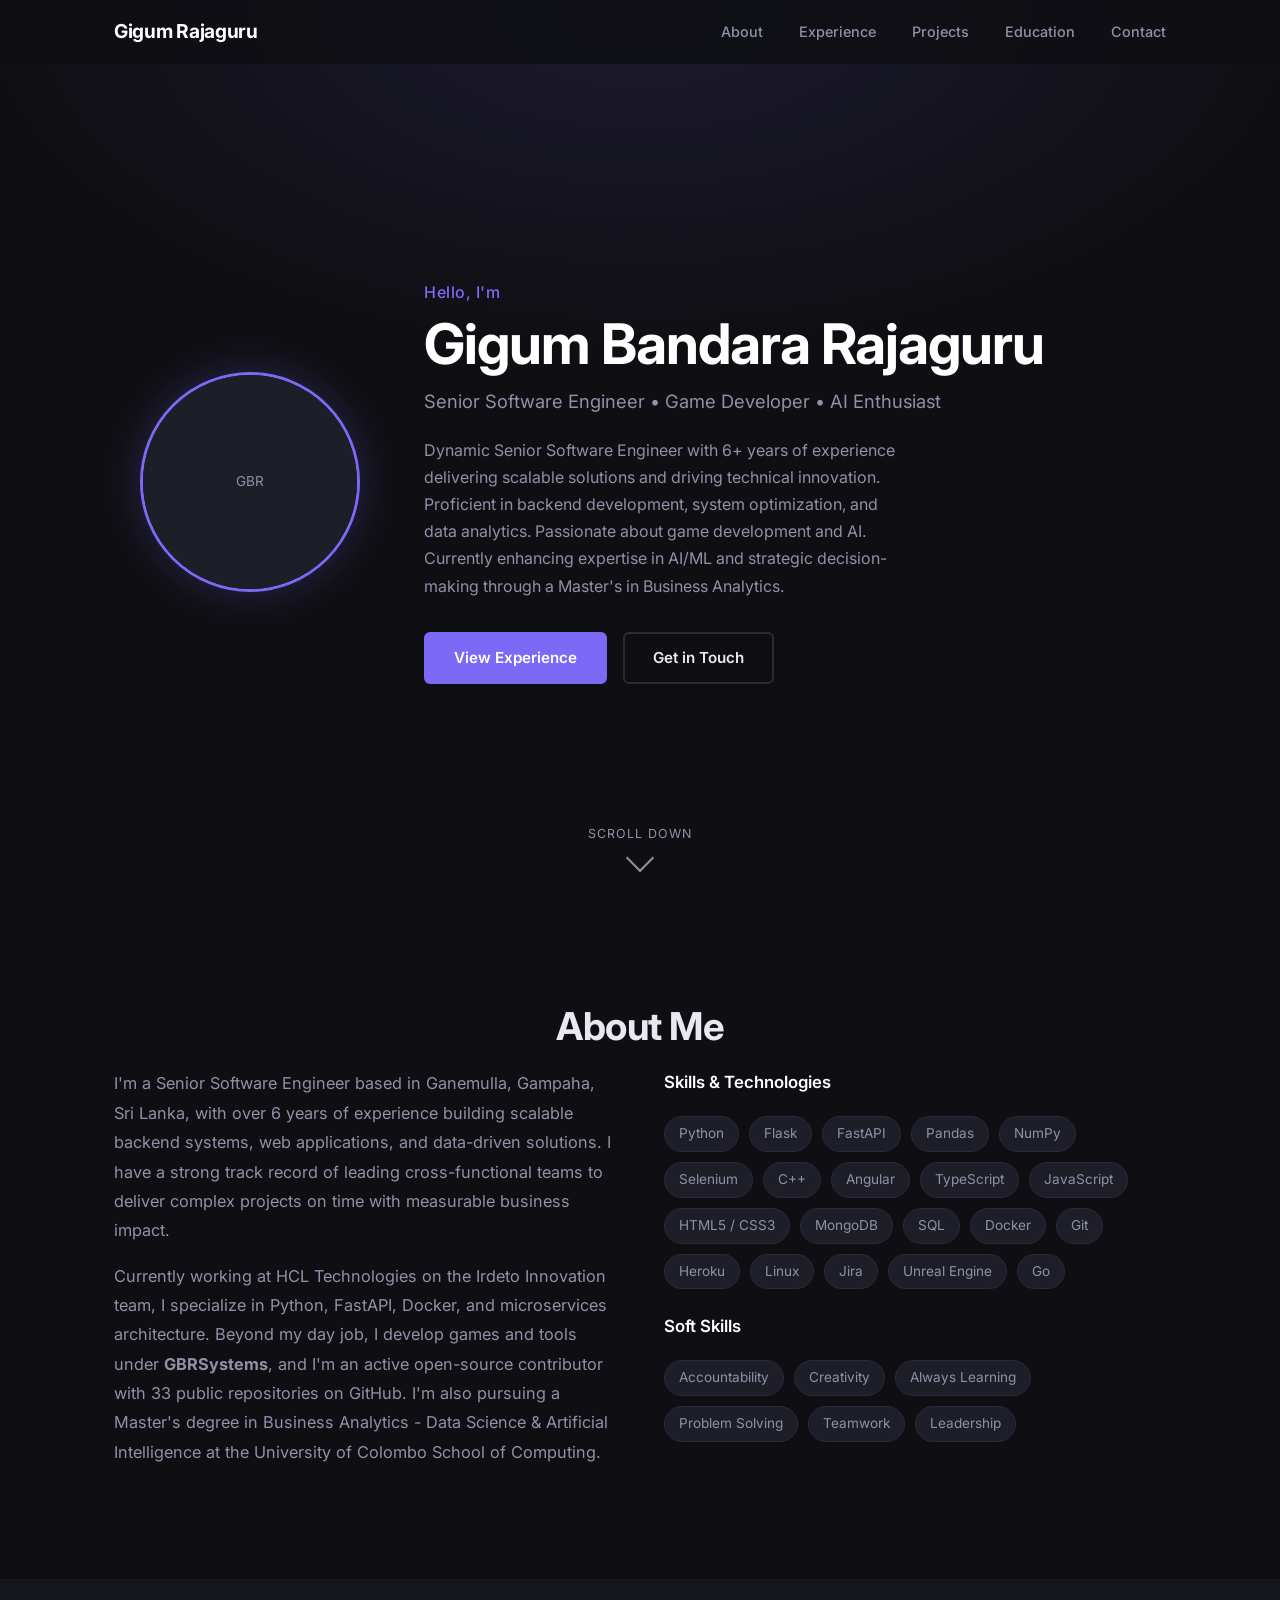
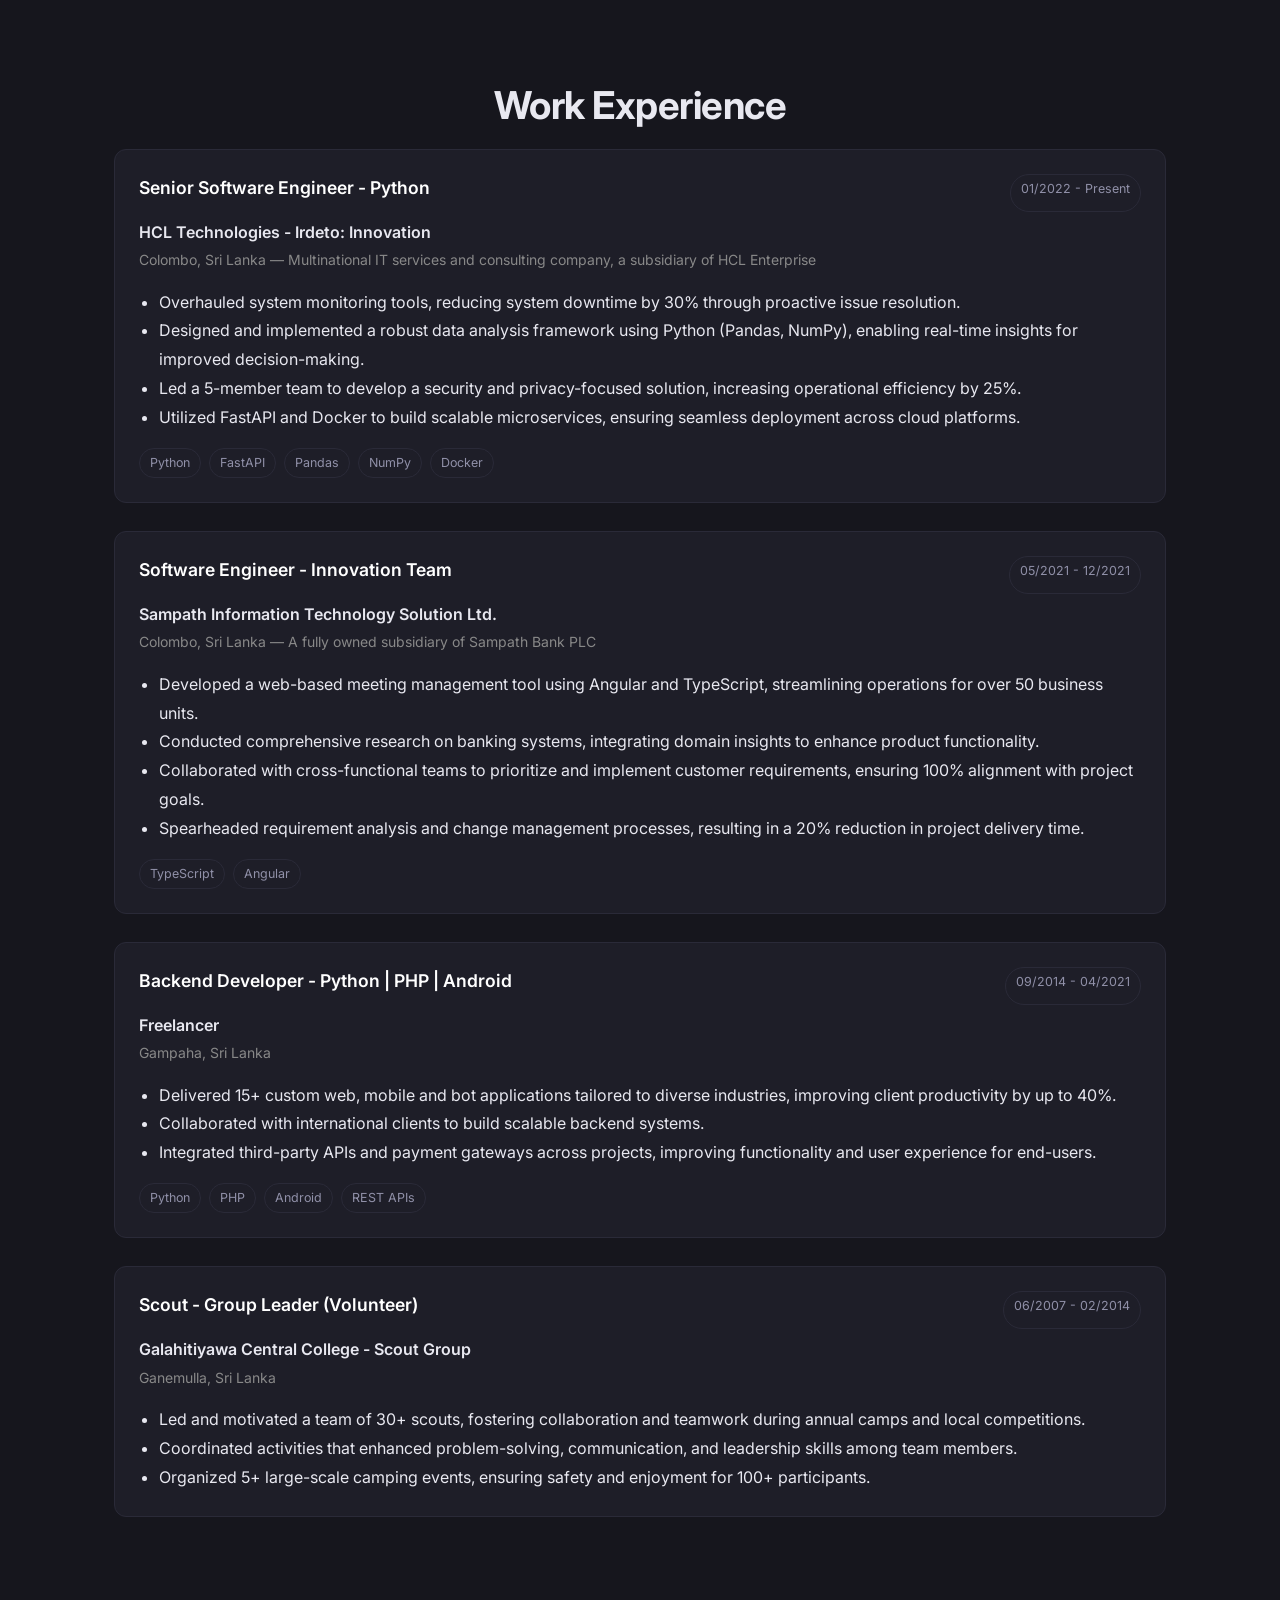
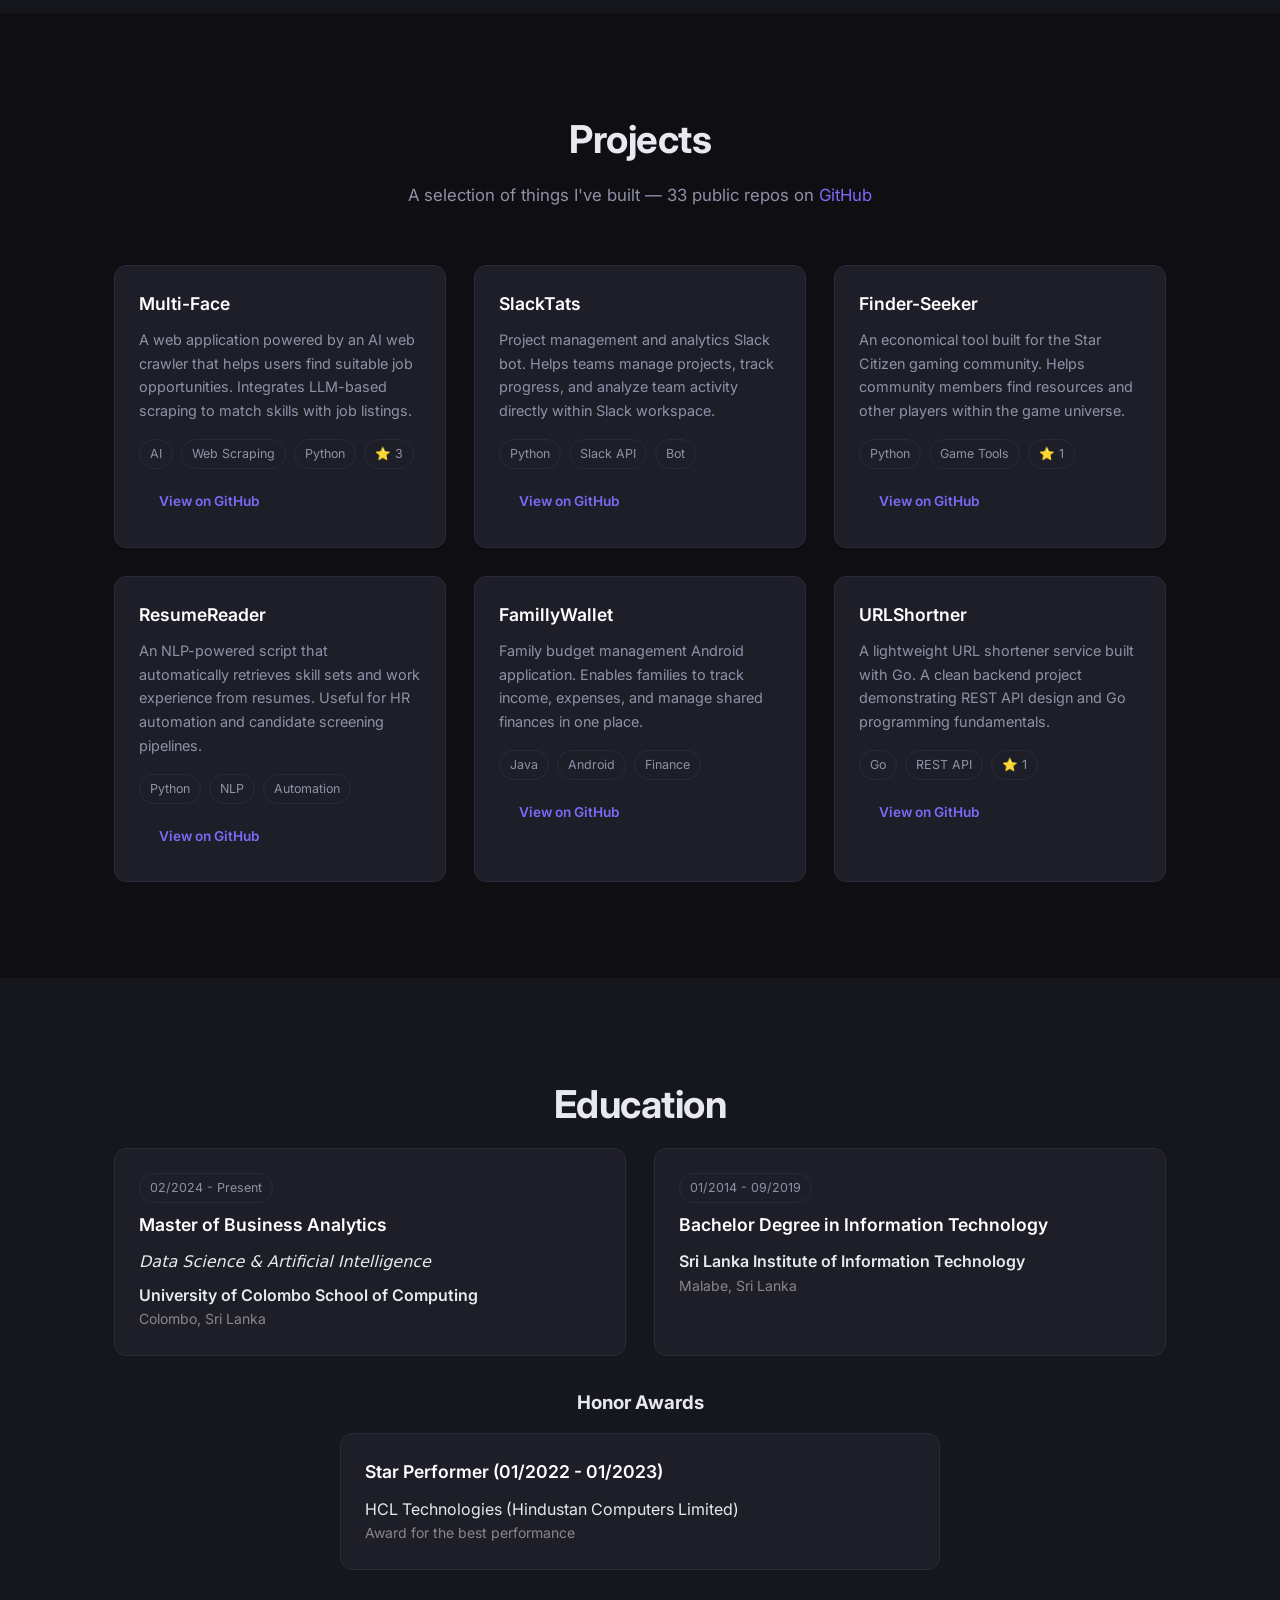
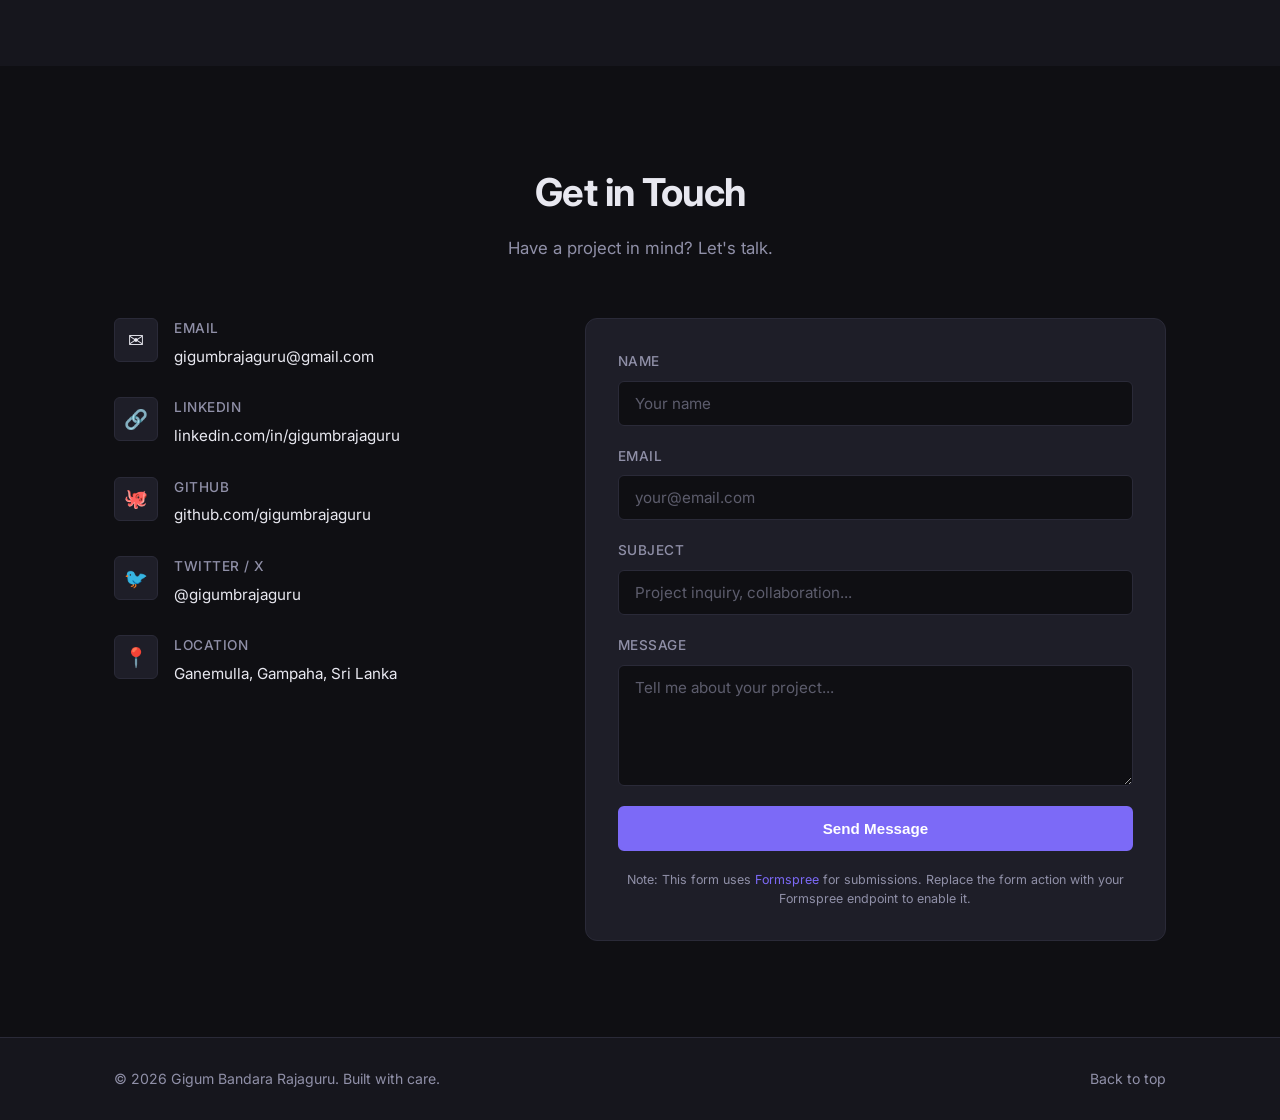
==== commit 8f801e42: "Enrich portfolio with GitHub profile data - Use GitHub avatar as profile photo - Update hero tagline" ====
--- a/docs/index.html
+++ b/docs/index.html
@@ -3,7 +3,7 @@
 <head>
   <meta charset="UTF-8" />
   <meta name="viewport" content="width=device-width, initial-scale=1.0" />
-  <title>Gigum Bandara Rajaguru - Portfolio</title>
+  <title>Gigum Bandara Rajaguru - Senior Software Engineer</title>
   <link rel="stylesheet" href="assets/css/style.css" />
   <link rel="preconnect" href="https://fonts.googleapis.com" />
   <link rel="preconnect" href="https://fonts.gstatic.com" crossorigin />
@@ -32,7 +32,7 @@
   <section class="hero" id="hero">
     <div class="hero-content">
       <div class="hero-photo">
-        <img src="assets/images/profile.jpg" alt="Gigum Bandara Rajaguru" onerror="this.style.display='none'; this.nextElementSibling.style.display='flex'" />
+        <img src="https://avatars.githubusercontent.com/u/6855033?v=4" alt="Gigum Bandara Rajaguru" onerror="this.style.display='none'; this.nextElementSibling.style.display='flex'" />
         <div class="photo-placeholder">
           <span>GBR</span>
         </div>
@@ -40,12 +40,12 @@
       <div class="hero-text">
         <p class="hero-greeting">Hello, I'm</p>
         <h1 class="hero-name">Gigum Bandara Rajaguru</h1>
-        <p class="hero-role">Senior Software Engineer</p>
+        <p class="hero-role">Senior Software Engineer &bull; Game Developer &bull; AI Enthusiast</p>
         <p class="hero-bio">
           Dynamic Senior Software Engineer with 6+ years of experience delivering scalable solutions
           and driving technical innovation. Proficient in backend development, system optimization,
-          and data analytics. Currently enhancing expertise in AI/ML and strategic decision-making
-          through a Master's in Business Analytics.
+          and data analytics. Passionate about game development and AI. Currently enhancing expertise
+          in AI/ML and strategic decision-making through a Master's in Business Analytics.
         </p>
         <div class="hero-actions">
           <a href="#experience" class="btn btn-primary">View Experience</a>
@@ -73,9 +73,10 @@
           </p>
           <p>
             Currently working at HCL Technologies on the Irdeto Innovation team, I specialize in Python,
-            FastAPI, Docker, and microservices architecture. I'm also pursuing a Master's degree in
-            Business Analytics - Data Science &amp; Artificial Intelligence at the University of Colombo
-            School of Computing.
+            FastAPI, Docker, and microservices architecture. Beyond my day job, I develop games and tools
+            under <strong>GBRSystems</strong>, and I'm an active open-source contributor with 33 public
+            repositories on GitHub. I'm also pursuing a Master's degree in Business Analytics - Data
+            Science &amp; Artificial Intelligence at the University of Colombo School of Computing.
           </p>
         </div>
         <div class="skills">
@@ -99,6 +100,8 @@
             <span class="tag">Heroku</span>
             <span class="tag">Linux</span>
             <span class="tag">Jira</span>
+            <span class="tag">Unreal Engine</span>
+            <span class="tag">Go</span>
           </div>
           <h3 style="margin-top: 1.5rem;">Soft Skills</h3>
           <div class="skill-tags">
@@ -211,46 +214,115 @@
   <!-- Projects Section -->
   <section class="section" id="projects">
     <div class="container">
-      <h2 class="section-title">Personal Projects</h2>
-      <p class="section-subtitle">A selection of things I've built</p>
+      <h2 class="section-title">Projects</h2>
+      <p class="section-subtitle">A selection of things I've built &mdash; 33 public repos on <a href="https://github.com/gigumbrajaguru" target="_blank" rel="noopener">GitHub</a></p>
       <div class="projects-grid">
 
         <article class="project-card">
-          <div class="project-image">
-            <img src="assets/images/project1.jpg" alt="Clan Manager" onerror="this.parentElement.classList.add('no-image')" />
-            <div class="project-overlay">
-              <a href="https://github.com/gigumbrajaguru" class="btn btn-sm" target="_blank" rel="noopener">GitHub</a>
-            </div>
-          </div>
-          <div class="project-info">
-            <h3 class="project-title">Clan Manager</h3>
-            <p class="project-desc">
-              An online gaming community user-management and event management platform.
-              Makes it easier to manage clan members and coordinate gaming events.
-            </p>
-            <div class="project-tags">
-              <span class="tag tag-sm">01/2020 - 03/2022</span>
-            </div>
-          </div>
-        </article>
-
-        <article class="project-card">
-          <div class="project-image">
-            <img src="assets/images/project2.jpg" alt="SlackTats BOT" onerror="this.parentElement.classList.add('no-image')" />
-            <div class="project-overlay">
-              <a href="https://github.com/gigumbrajaguru" class="btn btn-sm" target="_blank" rel="noopener">GitHub</a>
-            </div>
-          </div>
-          <div class="project-info">
-            <h3 class="project-title">SlackTats BOT</h3>
-            <p class="project-desc">
-              A bot that helps manage teams on the Slack workspace. Automates routine team
-              management tasks to improve productivity and communication.
-            </p>
-            <div class="project-tags">
-              <span class="tag tag-sm">08/2018 - 03/2019</span>
+          <div class="project-info">
+            <h3 class="project-title">Multi-Face</h3>
+            <p class="project-desc">
+              A web application powered by an AI web crawler that helps users find suitable job
+              opportunities. Integrates LLM-based scraping to match skills with job listings.
+            </p>
+            <div class="project-tags">
+              <span class="tag tag-sm">AI</span>
+              <span class="tag tag-sm">Web Scraping</span>
+              <span class="tag tag-sm">Python</span>
+              <span class="tag tag-sm">&#11088; 3</span>
+            </div>
+            <div style="margin-top:0.75rem;">
+              <a href="https://github.com/gigumbrajaguru/Multi-Face" class="btn btn-sm" target="_blank" rel="noopener">View on GitHub</a>
+            </div>
+          </div>
+        </article>
+
+        <article class="project-card">
+          <div class="project-info">
+            <h3 class="project-title">SlackTats</h3>
+            <p class="project-desc">
+              Project management and analytics Slack bot. Helps teams manage projects, track
+              progress, and analyze team activity directly within Slack workspace.
+            </p>
+            <div class="project-tags">
               <span class="tag tag-sm">Python</span>
               <span class="tag tag-sm">Slack API</span>
+              <span class="tag tag-sm">Bot</span>
+            </div>
+            <div style="margin-top:0.75rem;">
+              <a href="https://github.com/gigumbrajaguru/SlackTats" class="btn btn-sm" target="_blank" rel="noopener">View on GitHub</a>
+            </div>
+          </div>
+        </article>
+
+        <article class="project-card">
+          <div class="project-info">
+            <h3 class="project-title">Finder-Seeker</h3>
+            <p class="project-desc">
+              An economical tool built for the Star Citizen gaming community. Helps community
+              members find resources and other players within the game universe.
+            </p>
+            <div class="project-tags">
+              <span class="tag tag-sm">Python</span>
+              <span class="tag tag-sm">Game Tools</span>
+              <span class="tag tag-sm">&#11088; 1</span>
+            </div>
+            <div style="margin-top:0.75rem;">
+              <a href="https://github.com/gigumbrajaguru/Finder-Seeker" class="btn btn-sm" target="_blank" rel="noopener">View on GitHub</a>
+            </div>
+          </div>
+        </article>
+
+        <article class="project-card">
+          <div class="project-info">
+            <h3 class="project-title">ResumeReader</h3>
+            <p class="project-desc">
+              An NLP-powered script that automatically retrieves skill sets and work experience
+              from resumes. Useful for HR automation and candidate screening pipelines.
+            </p>
+            <div class="project-tags">
+              <span class="tag tag-sm">Python</span>
+              <span class="tag tag-sm">NLP</span>
+              <span class="tag tag-sm">Automation</span>
+            </div>
+            <div style="margin-top:0.75rem;">
+              <a href="https://github.com/gigumbrajaguru/ResumeReader" class="btn btn-sm" target="_blank" rel="noopener">View on GitHub</a>
+            </div>
+          </div>
+        </article>
+
+        <article class="project-card">
+          <div class="project-info">
+            <h3 class="project-title">FamillyWallet</h3>
+            <p class="project-desc">
+              Family budget management Android application. Enables families to track income,
+              expenses, and manage shared finances in one place.
+            </p>
+            <div class="project-tags">
+              <span class="tag tag-sm">Java</span>
+              <span class="tag tag-sm">Android</span>
+              <span class="tag tag-sm">Finance</span>
+            </div>
+            <div style="margin-top:0.75rem;">
+              <a href="https://github.com/gigumbrajaguru/FamillyWallet" class="btn btn-sm" target="_blank" rel="noopener">View on GitHub</a>
+            </div>
+          </div>
+        </article>
+
+        <article class="project-card">
+          <div class="project-info">
+            <h3 class="project-title">URLShortner</h3>
+            <p class="project-desc">
+              A lightweight URL shortener service built with Go. A clean backend project
+              demonstrating REST API design and Go programming fundamentals.
+            </p>
+            <div class="project-tags">
+              <span class="tag tag-sm">Go</span>
+              <span class="tag tag-sm">REST API</span>
+              <span class="tag tag-sm">&#11088; 1</span>
+            </div>
+            <div style="margin-top:0.75rem;">
+              <a href="https://github.com/gigumbrajaguru/URLShortner" class="btn btn-sm" target="_blank" rel="noopener">View on GitHub</a>
             </div>
           </div>
         </article>
@@ -333,6 +405,13 @@
             </div>
           </div>
           <div class="contact-item">
+            <div class="contact-icon">&#128038;</div>
+            <div>
+              <h4>Twitter / X</h4>
+              <a href="https://twitter.com/gigumbrajaguru" target="_blank" rel="noopener">@gigumbrajaguru</a>
+            </div>
+          </div>
+          <div class="contact-item">
             <div class="contact-icon">&#128205;</div>
             <div>
               <h4>Location</h4>
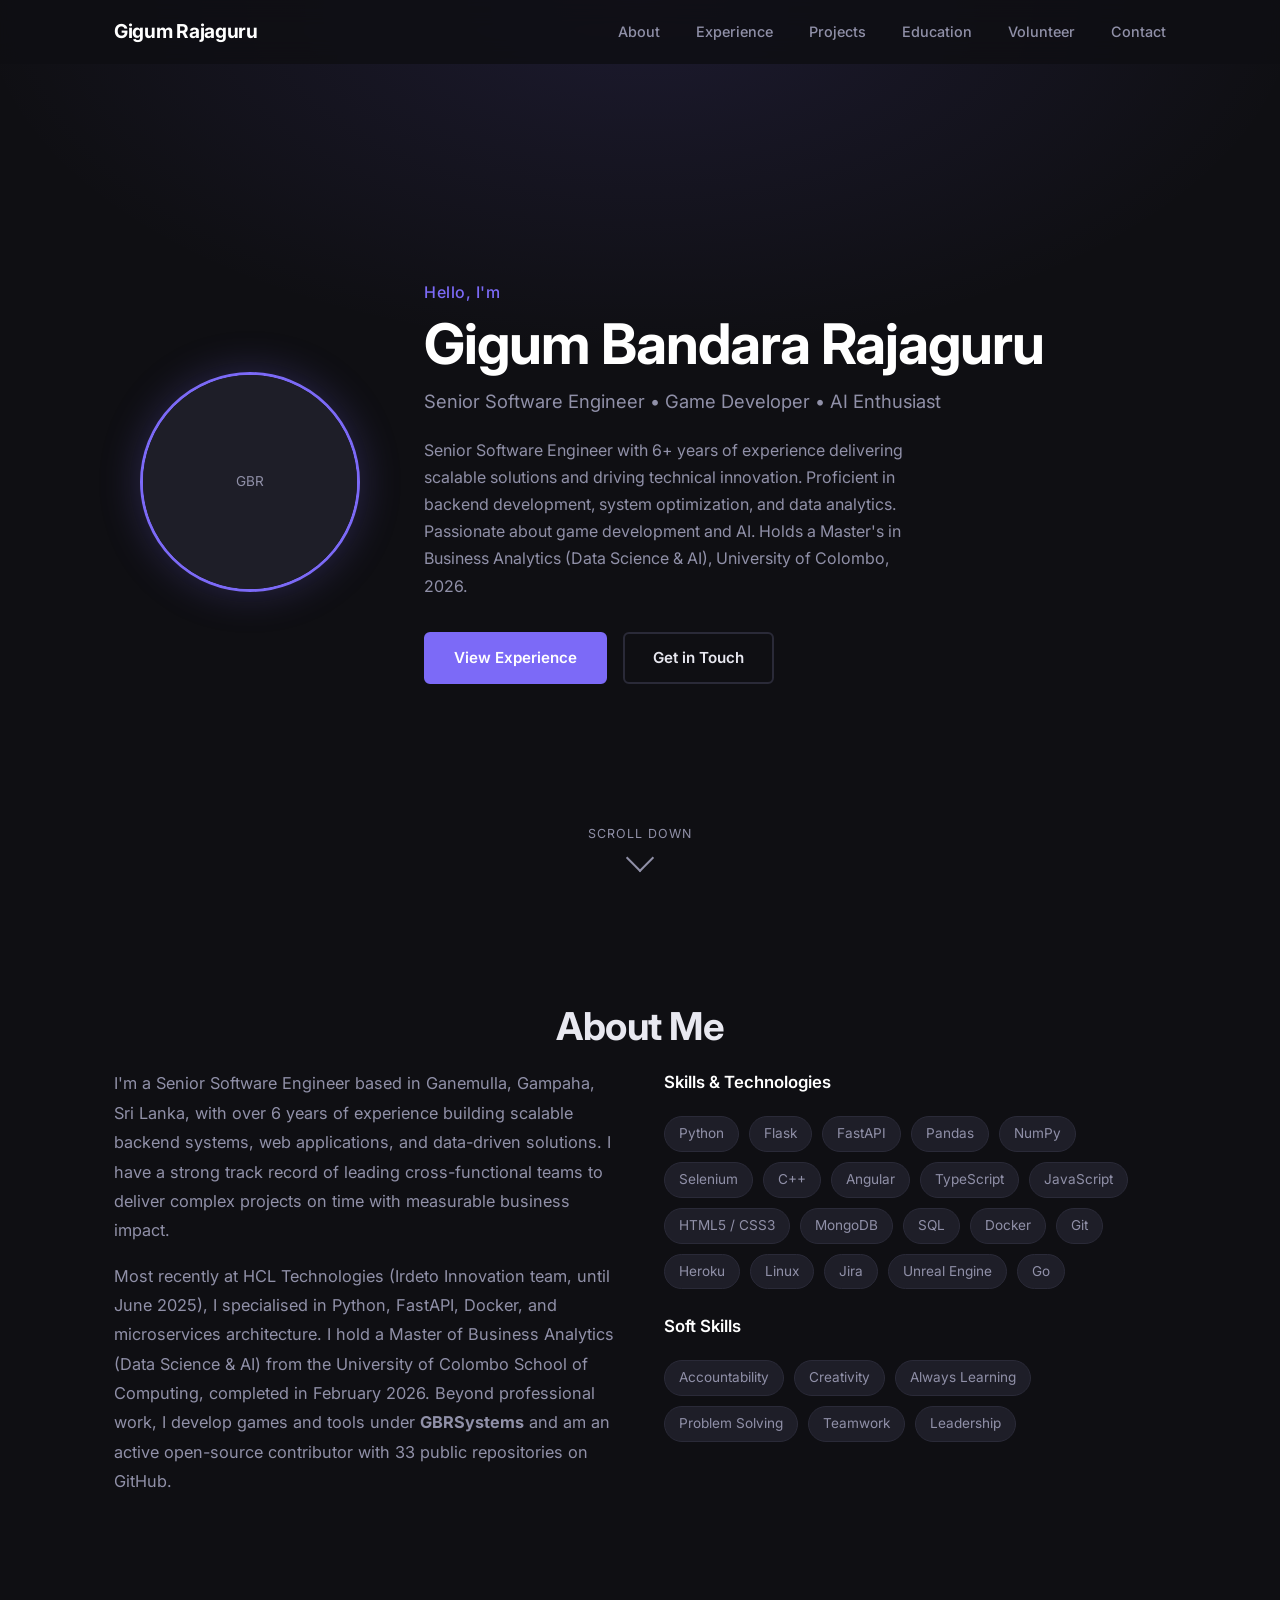
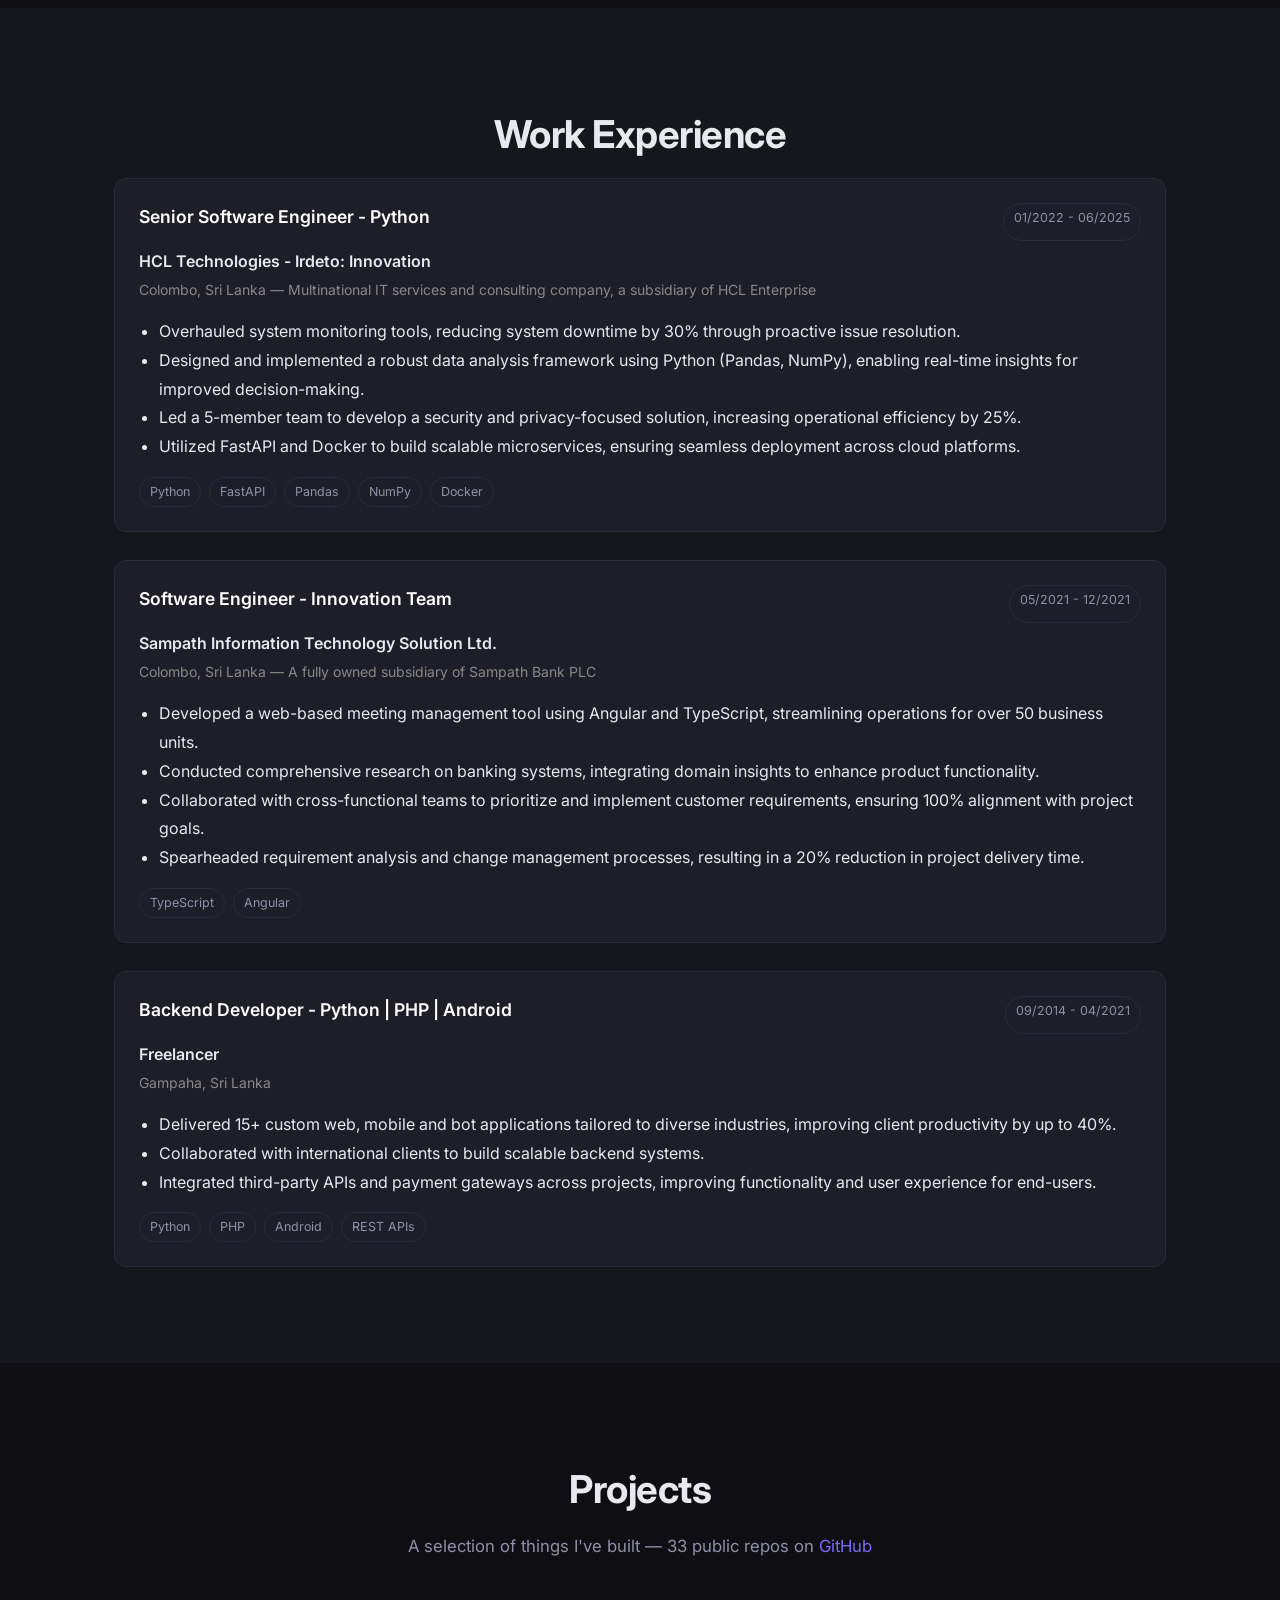
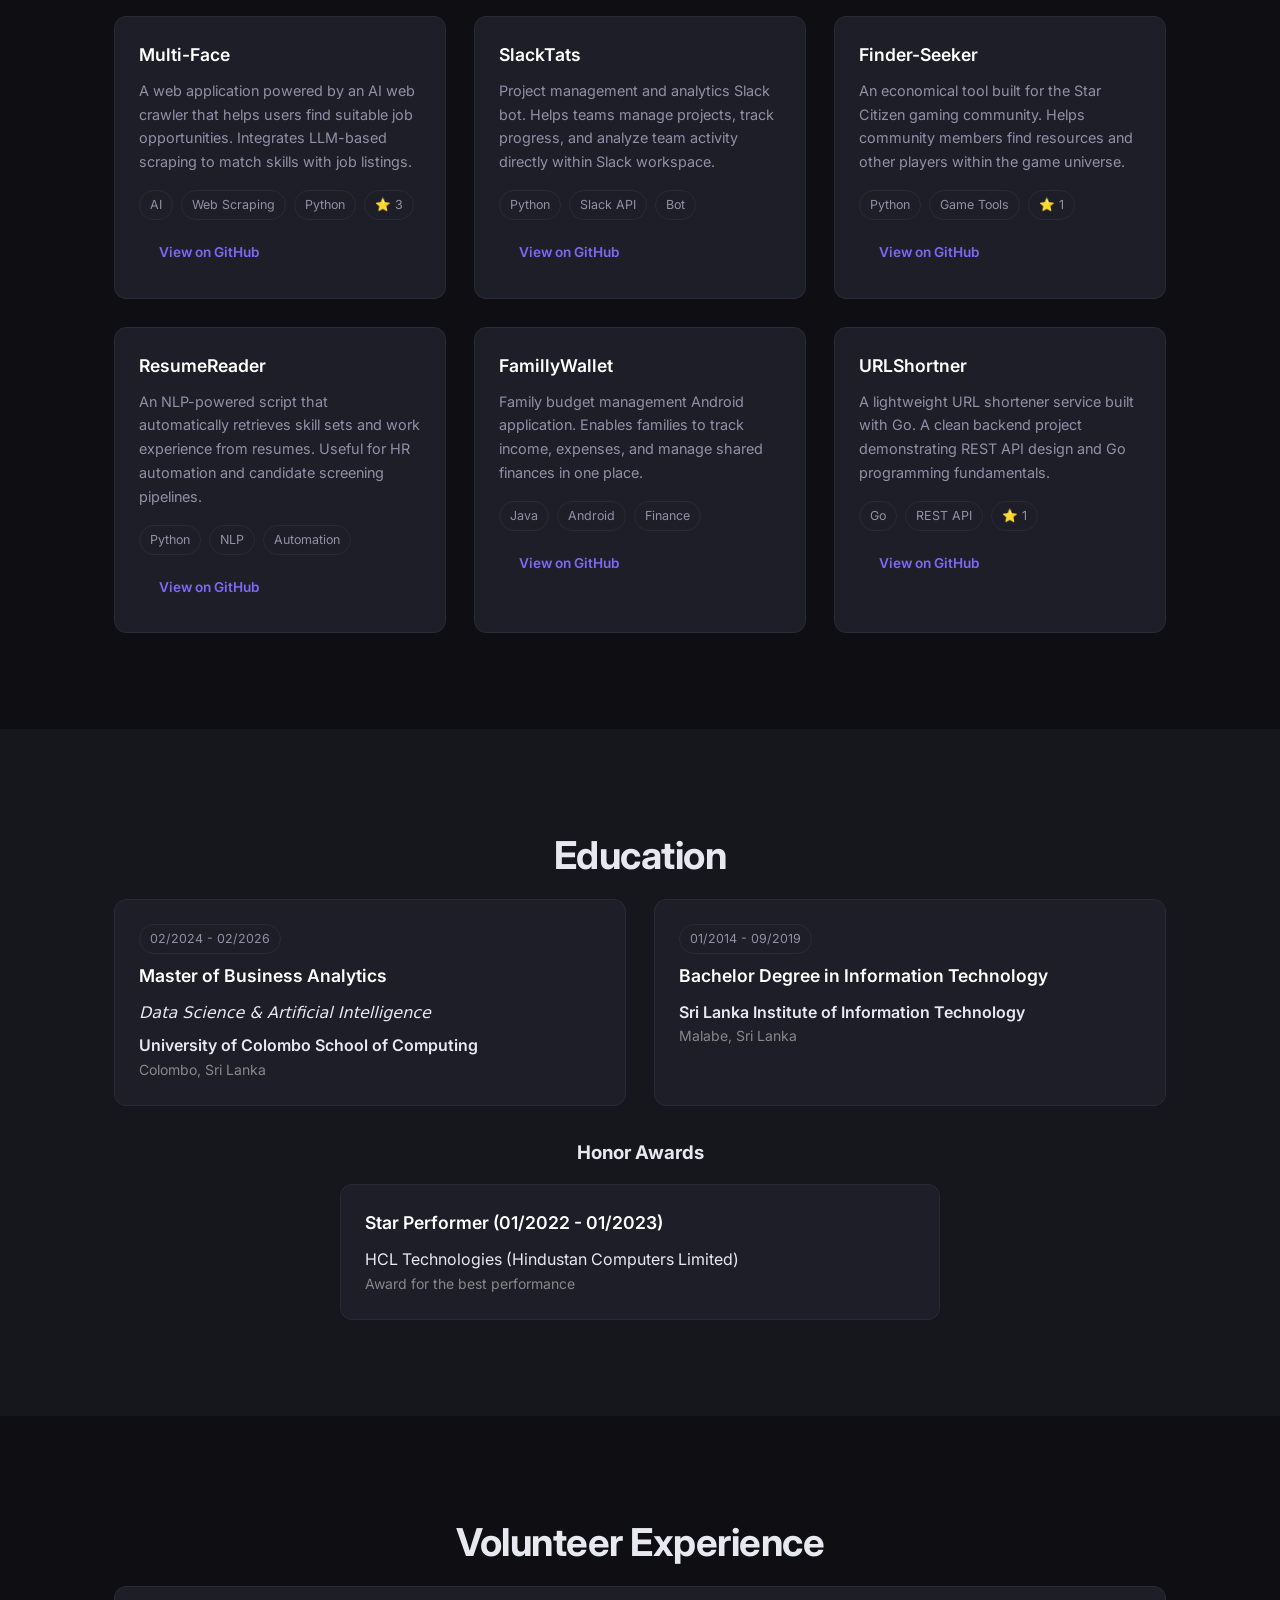
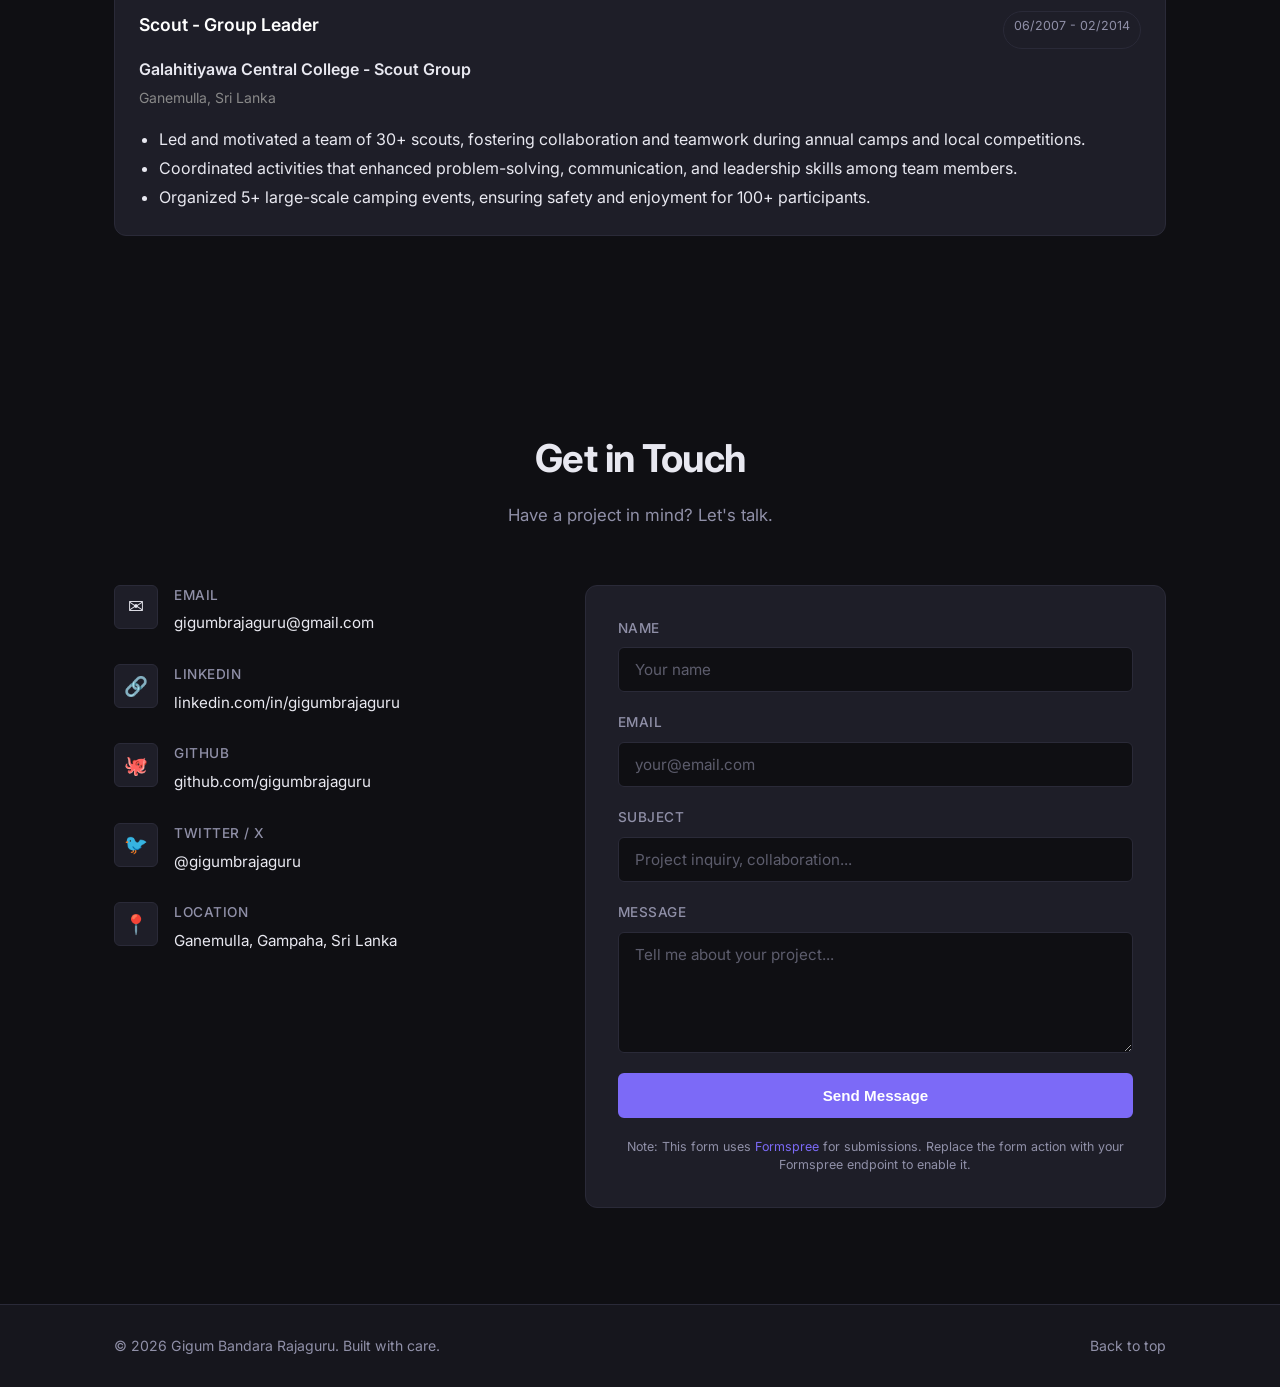
==== commit 7119b8db: "Separate volunteer from work experience; update HCL and Masters dates - Move Scout Group Leader out " ====
--- a/docs/index.html
+++ b/docs/index.html
@@ -20,6 +20,7 @@
         <li><a href="#experience">Experience</a></li>
         <li><a href="#projects">Projects</a></li>
         <li><a href="#education">Education</a></li>
+        <li><a href="#volunteer">Volunteer</a></li>
         <li><a href="#contact">Contact</a></li>
       </ul>
       <button class="nav-toggle" id="navToggle" aria-label="Toggle navigation">
@@ -42,10 +43,10 @@
         <h1 class="hero-name">Gigum Bandara Rajaguru</h1>
         <p class="hero-role">Senior Software Engineer &bull; Game Developer &bull; AI Enthusiast</p>
         <p class="hero-bio">
-          Dynamic Senior Software Engineer with 6+ years of experience delivering scalable solutions
+          Senior Software Engineer with 6+ years of experience delivering scalable solutions
           and driving technical innovation. Proficient in backend development, system optimization,
-          and data analytics. Passionate about game development and AI. Currently enhancing expertise
-          in AI/ML and strategic decision-making through a Master's in Business Analytics.
+          and data analytics. Passionate about game development and AI. Holds a Master's in
+          Business Analytics (Data Science &amp; AI), University of Colombo, 2026.
         </p>
         <div class="hero-actions">
           <a href="#experience" class="btn btn-primary">View Experience</a>
@@ -72,11 +73,12 @@
             on time with measurable business impact.
           </p>
           <p>
-            Currently working at HCL Technologies on the Irdeto Innovation team, I specialize in Python,
-            FastAPI, Docker, and microservices architecture. Beyond my day job, I develop games and tools
-            under <strong>GBRSystems</strong>, and I'm an active open-source contributor with 33 public
-            repositories on GitHub. I'm also pursuing a Master's degree in Business Analytics - Data
-            Science &amp; Artificial Intelligence at the University of Colombo School of Computing.
+            Most recently at HCL Technologies (Irdeto Innovation team, until June 2025), I specialised in
+            Python, FastAPI, Docker, and microservices architecture. I hold a Master of Business Analytics
+            (Data Science &amp; AI) from the University of Colombo School of Computing, completed in
+            February 2026. Beyond professional work, I develop games and tools under
+            <strong>GBRSystems</strong> and am an active open-source contributor with 33 public
+            repositories on GitHub.
           </p>
         </div>
         <div class="skills">
@@ -128,7 +130,7 @@
           <div class="project-info">
             <div style="display:flex; justify-content:space-between; flex-wrap:wrap; gap:0.5rem; margin-bottom:0.5rem;">
               <h3 class="project-title">Senior Software Engineer - Python</h3>
-              <span class="tag tag-sm">01/2022 - Present</span>
+              <span class="tag tag-sm">01/2022 - 06/2025</span>
             </div>
             <p style="font-weight:600; margin-bottom:0.25rem;">HCL Technologies - Irdeto: Innovation</p>
             <p style="color:var(--text-muted, #888); font-size:0.875rem; margin-bottom:1rem;">Colombo, Sri Lanka &mdash; Multinational IT services and consulting company, a subsidiary of HCL Enterprise</p>
@@ -191,10 +193,184 @@
           </div>
         </article>
 
-        <article class="project-card">
-          <div class="project-info">
-            <div style="display:flex; justify-content:space-between; flex-wrap:wrap; gap:0.5rem; margin-bottom:0.5rem;">
-              <h3 class="project-title">Scout - Group Leader (Volunteer)</h3>
+      </div>
+    </div>
+  </section>
+
+  <!-- Projects Section -->
+  <section class="section" id="projects">
+    <div class="container">
+      <h2 class="section-title">Projects</h2>
+      <p class="section-subtitle">A selection of things I've built &mdash; 33 public repos on <a href="https://github.com/gigumbrajaguru" target="_blank" rel="noopener">GitHub</a></p>
+      <div class="projects-grid">
+
+        <article class="project-card">
+          <div class="project-info">
+            <h3 class="project-title">Multi-Face</h3>
+            <p class="project-desc">
+              A web application powered by an AI web crawler that helps users find suitable job
+              opportunities. Integrates LLM-based scraping to match skills with job listings.
+            </p>
+            <div class="project-tags">
+              <span class="tag tag-sm">AI</span>
+              <span class="tag tag-sm">Web Scraping</span>
+              <span class="tag tag-sm">Python</span>
+              <span class="tag tag-sm">&#11088; 3</span>
+            </div>
+            <div style="margin-top:0.75rem;">
+              <a href="https://github.com/gigumbrajaguru/Multi-Face" class="btn btn-sm" target="_blank" rel="noopener">View on GitHub</a>
+            </div>
+          </div>
+        </article>
+
+        <article class="project-card">
+          <div class="project-info">
+            <h3 class="project-title">SlackTats</h3>
+            <p class="project-desc">
+              Project management and analytics Slack bot. Helps teams manage projects, track
+              progress, and analyze team activity directly within Slack workspace.
+            </p>
+            <div class="project-tags">
+              <span class="tag tag-sm">Python</span>
+              <span class="tag tag-sm">Slack API</span>
+              <span class="tag tag-sm">Bot</span>
+            </div>
+            <div style="margin-top:0.75rem;">
+              <a href="https://github.com/gigumbrajaguru/SlackTats" class="btn btn-sm" target="_blank" rel="noopener">View on GitHub</a>
+            </div>
+          </div>
+        </article>
+
+        <article class="project-card">
+          <div class="project-info">
+            <h3 class="project-title">Finder-Seeker</h3>
+            <p class="project-desc">
+              An economical tool built for the Star Citizen gaming community. Helps community
+              members find resources and other players within the game universe.
+            </p>
+            <div class="project-tags">
+              <span class="tag tag-sm">Python</span>
+              <span class="tag tag-sm">Game Tools</span>
+              <span class="tag tag-sm">&#11088; 1</span>
+            </div>
+            <div style="margin-top:0.75rem;">
+              <a href="https://github.com/gigumbrajaguru/Finder-Seeker" class="btn btn-sm" target="_blank" rel="noopener">View on GitHub</a>
+            </div>
+          </div>
+        </article>
+
+        <article class="project-card">
+          <div class="project-info">
+            <h3 class="project-title">ResumeReader</h3>
+            <p class="project-desc">
+              An NLP-powered script that automatically retrieves skill sets and work experience
+              from resumes. Useful for HR automation and candidate screening pipelines.
+            </p>
+            <div class="project-tags">
+              <span class="tag tag-sm">Python</span>
+              <span class="tag tag-sm">NLP</span>
+              <span class="tag tag-sm">Automation</span>
+            </div>
+            <div style="margin-top:0.75rem;">
+              <a href="https://github.com/gigumbrajaguru/ResumeReader" class="btn btn-sm" target="_blank" rel="noopener">View on GitHub</a>
+            </div>
+          </div>
+        </article>
+
+        <article class="project-card">
+          <div class="project-info">
+            <h3 class="project-title">FamillyWallet</h3>
+            <p class="project-desc">
+              Family budget management Android application. Enables families to track income,
+              expenses, and manage shared finances in one place.
+            </p>
+            <div class="project-tags">
+              <span class="tag tag-sm">Java</span>
+              <span class="tag tag-sm">Android</span>
+              <span class="tag tag-sm">Finance</span>
+            </div>
+            <div style="margin-top:0.75rem;">
+              <a href="https://github.com/gigumbrajaguru/FamillyWallet" class="btn btn-sm" target="_blank" rel="noopener">View on GitHub</a>
+            </div>
+          </div>
+        </article>
+
+        <article class="project-card">
+          <div class="project-info">
+            <h3 class="project-title">URLShortner</h3>
+            <p class="project-desc">
+              A lightweight URL shortener service built with Go. A clean backend project
+              demonstrating REST API design and Go programming fundamentals.
+            </p>
+            <div class="project-tags">
+              <span class="tag tag-sm">Go</span>
+              <span class="tag tag-sm">REST API</span>
+              <span class="tag tag-sm">&#11088; 1</span>
+            </div>
+            <div style="margin-top:0.75rem;">
+              <a href="https://github.com/gigumbrajaguru/URLShortner" class="btn btn-sm" target="_blank" rel="noopener">View on GitHub</a>
+            </div>
+          </div>
+        </article>
+
+      </div>
+    </div>
+  </section>
+
+  <!-- Education Section -->
+  <section class="section section-alt" id="education">
+    <div class="container">
+      <h2 class="section-title">Education</h2>
+      <div class="projects-grid" style="grid-template-columns: 1fr 1fr;">
+
+        <article class="project-card">
+          <div class="project-info">
+            <div style="display:flex; justify-content:space-between; flex-wrap:wrap; gap:0.5rem; margin-bottom:0.5rem;">
+              <span class="tag tag-sm">02/2024 - 02/2026</span>
+            </div>
+            <h3 class="project-title">Master of Business Analytics</h3>
+            <p style="font-style:italic; margin-bottom:0.5rem;">Data Science &amp; Artificial Intelligence</p>
+            <p style="font-weight:600;">University of Colombo School of Computing</p>
+            <p style="color:var(--text-muted, #888); font-size:0.875rem;">Colombo, Sri Lanka</p>
+          </div>
+        </article>
+
+        <article class="project-card">
+          <div class="project-info">
+            <div style="display:flex; justify-content:space-between; flex-wrap:wrap; gap:0.5rem; margin-bottom:0.5rem;">
+              <span class="tag tag-sm">01/2014 - 09/2019</span>
+            </div>
+            <h3 class="project-title">Bachelor Degree in Information Technology</h3>
+            <p style="font-weight:600;">Sri Lanka Institute of Information Technology</p>
+            <p style="color:var(--text-muted, #888); font-size:0.875rem;">Malabe, Sri Lanka</p>
+          </div>
+        </article>
+
+      </div>
+
+      <div style="margin-top: 2rem;">
+        <h3 style="text-align:center; margin-bottom:1rem;">Honor Awards</h3>
+        <article class="project-card" style="max-width:600px; margin:0 auto;">
+          <div class="project-info">
+            <h3 class="project-title">Star Performer (01/2022 - 01/2023)</h3>
+            <p>HCL Technologies (Hindustan Computers Limited)</p>
+            <p style="color:var(--text-muted, #888); font-size:0.875rem;">Award for the best performance</p>
+          </div>
+        </article>
+      </div>
+    </div>
+  </section>
+
+  <!-- Volunteer Section -->
+  <section class="section" id="volunteer">
+    <div class="container">
+      <h2 class="section-title">Volunteer Experience</h2>
+      <div class="projects-grid" style="grid-template-columns: 1fr;">
+
+        <article class="project-card">
+          <div class="project-info">
+            <div style="display:flex; justify-content:space-between; flex-wrap:wrap; gap:0.5rem; margin-bottom:0.5rem;">
+              <h3 class="project-title">Scout - Group Leader</h3>
               <span class="tag tag-sm">06/2007 - 02/2014</span>
             </div>
             <p style="font-weight:600; margin-bottom:0.25rem;">Galahitiyawa Central College - Scout Group</p>
@@ -211,170 +387,6 @@
     </div>
   </section>
 
-  <!-- Projects Section -->
-  <section class="section" id="projects">
-    <div class="container">
-      <h2 class="section-title">Projects</h2>
-      <p class="section-subtitle">A selection of things I've built &mdash; 33 public repos on <a href="https://github.com/gigumbrajaguru" target="_blank" rel="noopener">GitHub</a></p>
-      <div class="projects-grid">
-
-        <article class="project-card">
-          <div class="project-info">
-            <h3 class="project-title">Multi-Face</h3>
-            <p class="project-desc">
-              A web application powered by an AI web crawler that helps users find suitable job
-              opportunities. Integrates LLM-based scraping to match skills with job listings.
-            </p>
-            <div class="project-tags">
-              <span class="tag tag-sm">AI</span>
-              <span class="tag tag-sm">Web Scraping</span>
-              <span class="tag tag-sm">Python</span>
-              <span class="tag tag-sm">&#11088; 3</span>
-            </div>
-            <div style="margin-top:0.75rem;">
-              <a href="https://github.com/gigumbrajaguru/Multi-Face" class="btn btn-sm" target="_blank" rel="noopener">View on GitHub</a>
-            </div>
-          </div>
-        </article>
-
-        <article class="project-card">
-          <div class="project-info">
-            <h3 class="project-title">SlackTats</h3>
-            <p class="project-desc">
-              Project management and analytics Slack bot. Helps teams manage projects, track
-              progress, and analyze team activity directly within Slack workspace.
-            </p>
-            <div class="project-tags">
-              <span class="tag tag-sm">Python</span>
-              <span class="tag tag-sm">Slack API</span>
-              <span class="tag tag-sm">Bot</span>
-            </div>
-            <div style="margin-top:0.75rem;">
-              <a href="https://github.com/gigumbrajaguru/SlackTats" class="btn btn-sm" target="_blank" rel="noopener">View on GitHub</a>
-            </div>
-          </div>
-        </article>
-
-        <article class="project-card">
-          <div class="project-info">
-            <h3 class="project-title">Finder-Seeker</h3>
-            <p class="project-desc">
-              An economical tool built for the Star Citizen gaming community. Helps community
-              members find resources and other players within the game universe.
-            </p>
-            <div class="project-tags">
-              <span class="tag tag-sm">Python</span>
-              <span class="tag tag-sm">Game Tools</span>
-              <span class="tag tag-sm">&#11088; 1</span>
-            </div>
-            <div style="margin-top:0.75rem;">
-              <a href="https://github.com/gigumbrajaguru/Finder-Seeker" class="btn btn-sm" target="_blank" rel="noopener">View on GitHub</a>
-            </div>
-          </div>
-        </article>
-
-        <article class="project-card">
-          <div class="project-info">
-            <h3 class="project-title">ResumeReader</h3>
-            <p class="project-desc">
-              An NLP-powered script that automatically retrieves skill sets and work experience
-              from resumes. Useful for HR automation and candidate screening pipelines.
-            </p>
-            <div class="project-tags">
-              <span class="tag tag-sm">Python</span>
-              <span class="tag tag-sm">NLP</span>
-              <span class="tag tag-sm">Automation</span>
-            </div>
-            <div style="margin-top:0.75rem;">
-              <a href="https://github.com/gigumbrajaguru/ResumeReader" class="btn btn-sm" target="_blank" rel="noopener">View on GitHub</a>
-            </div>
-          </div>
-        </article>
-
-        <article class="project-card">
-          <div class="project-info">
-            <h3 class="project-title">FamillyWallet</h3>
-            <p class="project-desc">
-              Family budget management Android application. Enables families to track income,
-              expenses, and manage shared finances in one place.
-            </p>
-            <div class="project-tags">
-              <span class="tag tag-sm">Java</span>
-              <span class="tag tag-sm">Android</span>
-              <span class="tag tag-sm">Finance</span>
-            </div>
-            <div style="margin-top:0.75rem;">
-              <a href="https://github.com/gigumbrajaguru/FamillyWallet" class="btn btn-sm" target="_blank" rel="noopener">View on GitHub</a>
-            </div>
-          </div>
-        </article>
-
-        <article class="project-card">
-          <div class="project-info">
-            <h3 class="project-title">URLShortner</h3>
-            <p class="project-desc">
-              A lightweight URL shortener service built with Go. A clean backend project
-              demonstrating REST API design and Go programming fundamentals.
-            </p>
-            <div class="project-tags">
-              <span class="tag tag-sm">Go</span>
-              <span class="tag tag-sm">REST API</span>
-              <span class="tag tag-sm">&#11088; 1</span>
-            </div>
-            <div style="margin-top:0.75rem;">
-              <a href="https://github.com/gigumbrajaguru/URLShortner" class="btn btn-sm" target="_blank" rel="noopener">View on GitHub</a>
-            </div>
-          </div>
-        </article>
-
-      </div>
-    </div>
-  </section>
-
-  <!-- Education Section -->
-  <section class="section section-alt" id="education">
-    <div class="container">
-      <h2 class="section-title">Education</h2>
-      <div class="projects-grid" style="grid-template-columns: 1fr 1fr;">
-
-        <article class="project-card">
-          <div class="project-info">
-            <div style="display:flex; justify-content:space-between; flex-wrap:wrap; gap:0.5rem; margin-bottom:0.5rem;">
-              <span class="tag tag-sm">02/2024 - Present</span>
-            </div>
-            <h3 class="project-title">Master of Business Analytics</h3>
-            <p style="font-style:italic; margin-bottom:0.5rem;">Data Science &amp; Artificial Intelligence</p>
-            <p style="font-weight:600;">University of Colombo School of Computing</p>
-            <p style="color:var(--text-muted, #888); font-size:0.875rem;">Colombo, Sri Lanka</p>
-          </div>
-        </article>
-
-        <article class="project-card">
-          <div class="project-info">
-            <div style="display:flex; justify-content:space-between; flex-wrap:wrap; gap:0.5rem; margin-bottom:0.5rem;">
-              <span class="tag tag-sm">01/2014 - 09/2019</span>
-            </div>
-            <h3 class="project-title">Bachelor Degree in Information Technology</h3>
-            <p style="font-weight:600;">Sri Lanka Institute of Information Technology</p>
-            <p style="color:var(--text-muted, #888); font-size:0.875rem;">Malabe, Sri Lanka</p>
-          </div>
-        </article>
-
-      </div>
-
-      <div style="margin-top: 2rem;">
-        <h3 style="text-align:center; margin-bottom:1rem;">Honor Awards</h3>
-        <article class="project-card" style="max-width:600px; margin:0 auto;">
-          <div class="project-info">
-            <h3 class="project-title">Star Performer (01/2022 - 01/2023)</h3>
-            <p>HCL Technologies (Hindustan Computers Limited)</p>
-            <p style="color:var(--text-muted, #888); font-size:0.875rem;">Award for the best performance</p>
-          </div>
-        </article>
-      </div>
-    </div>
-  </section>
-
   <!-- Contact Section -->
   <section class="section" id="contact">
     <div class="container">
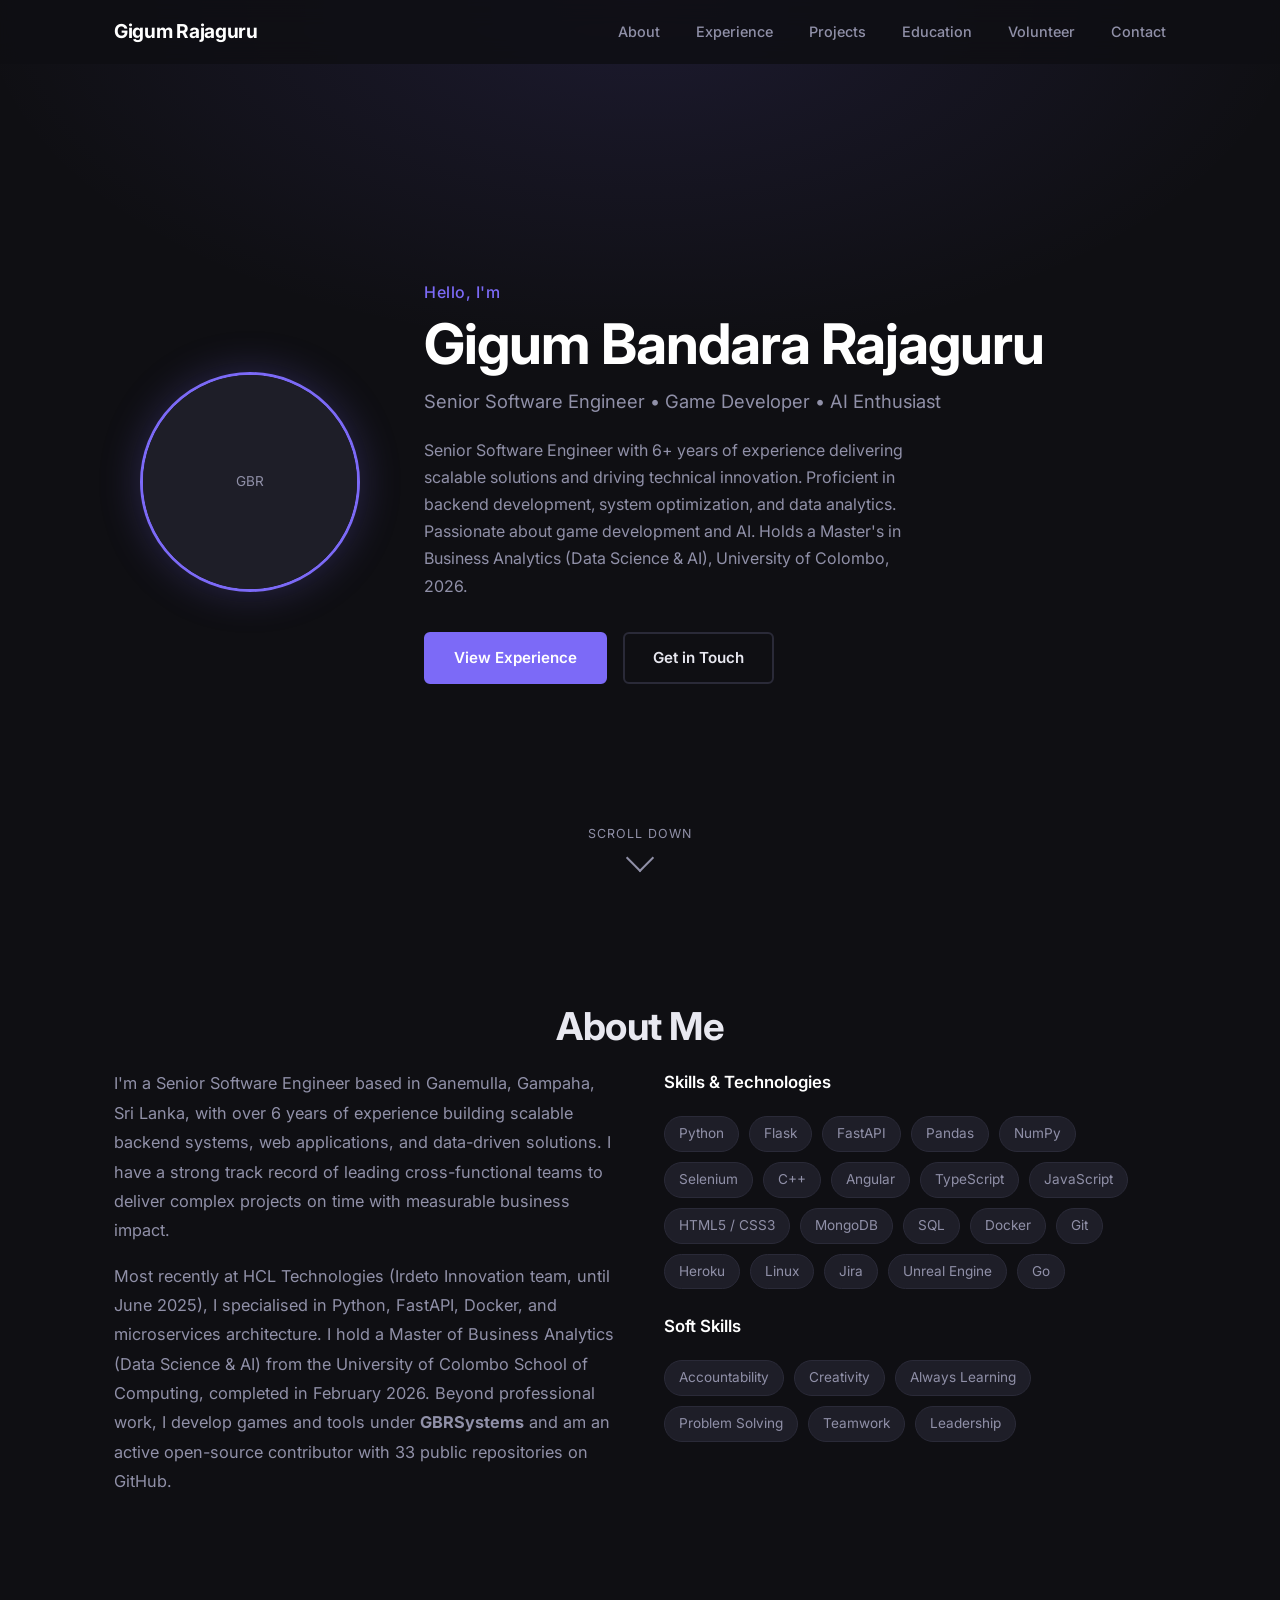
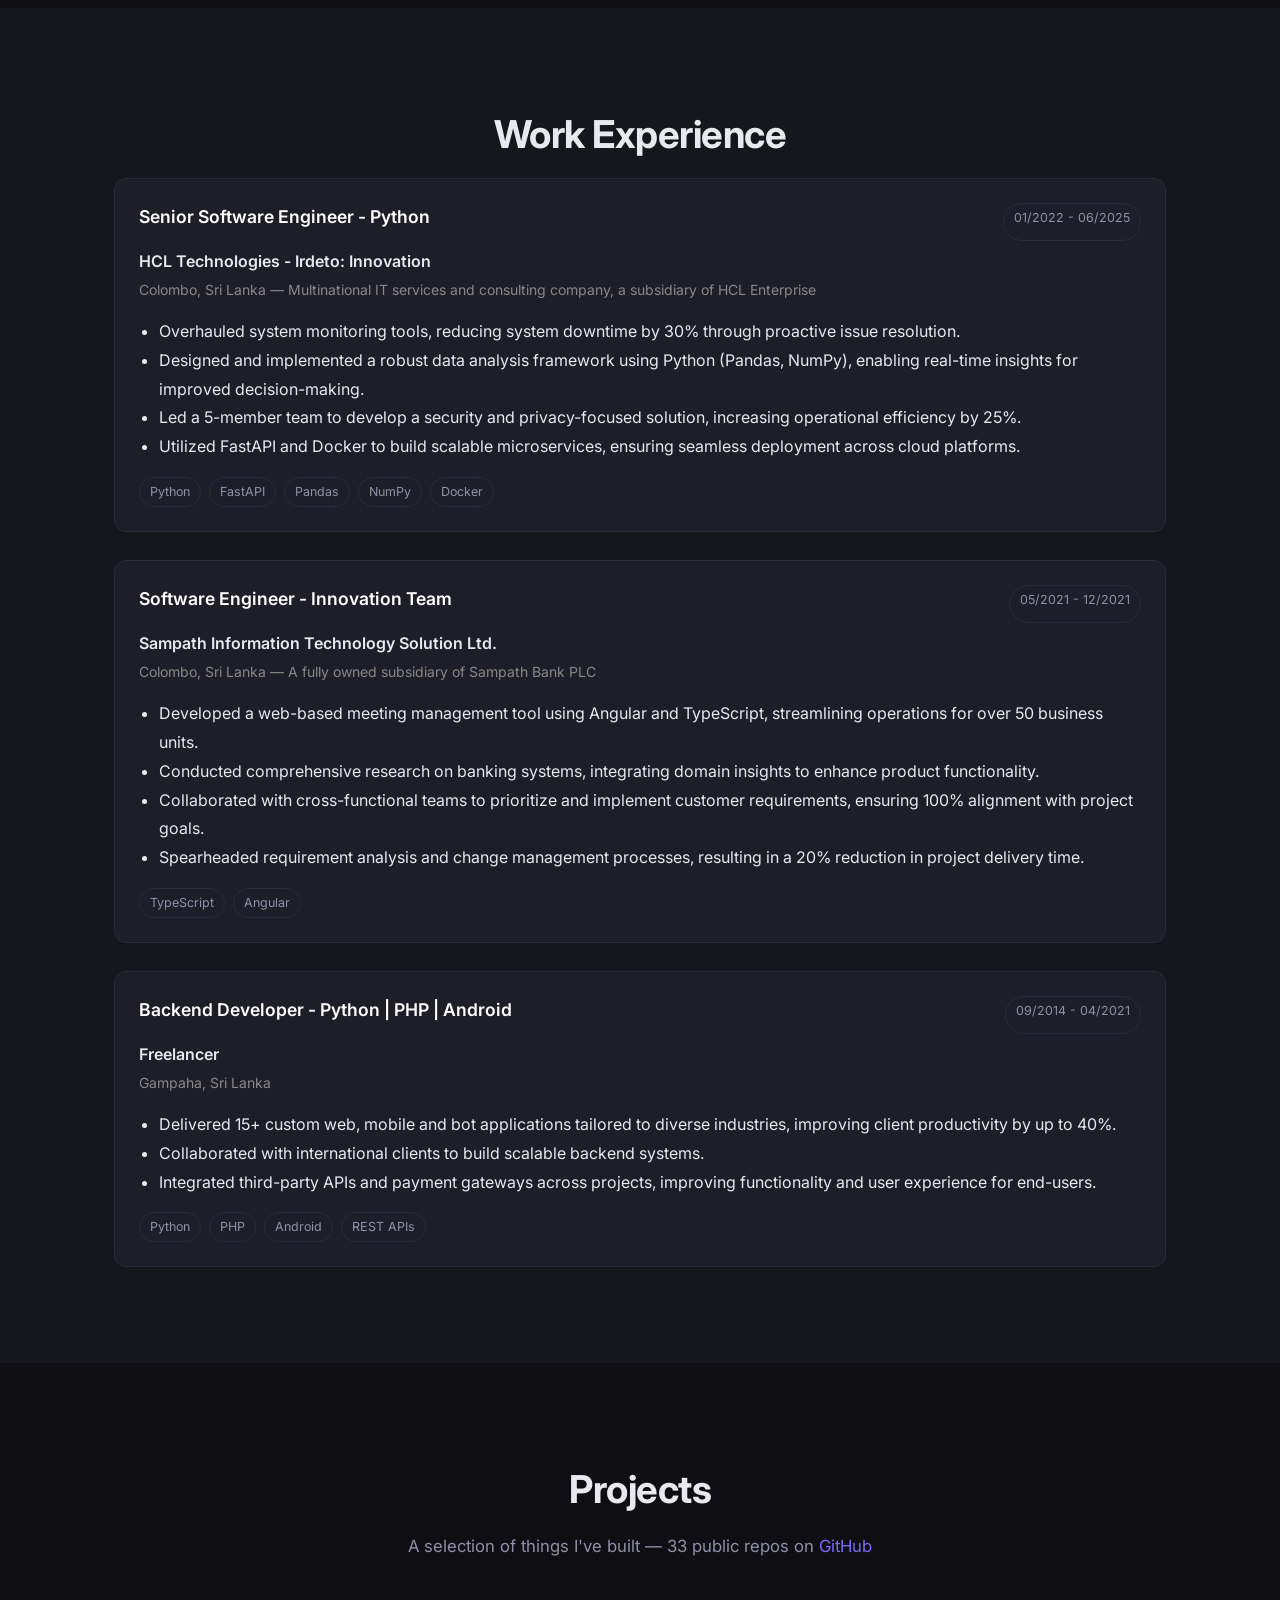
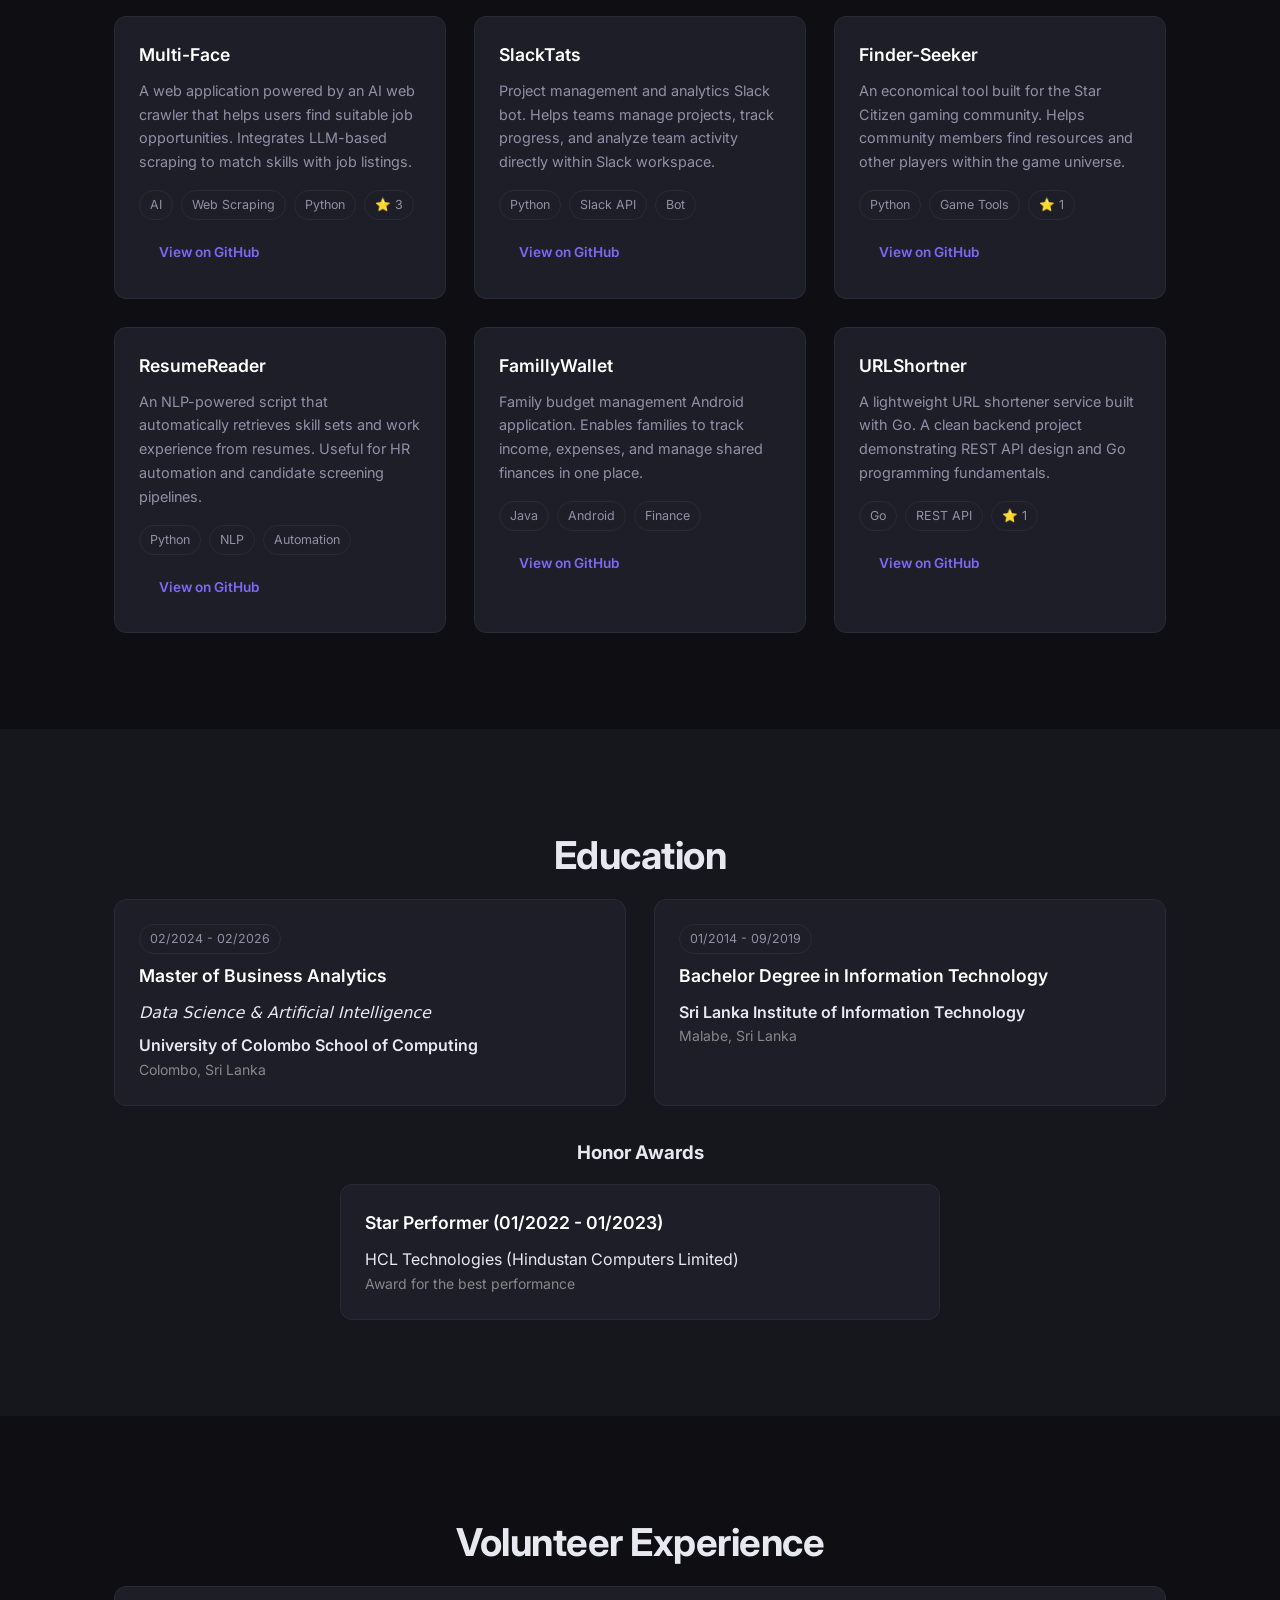
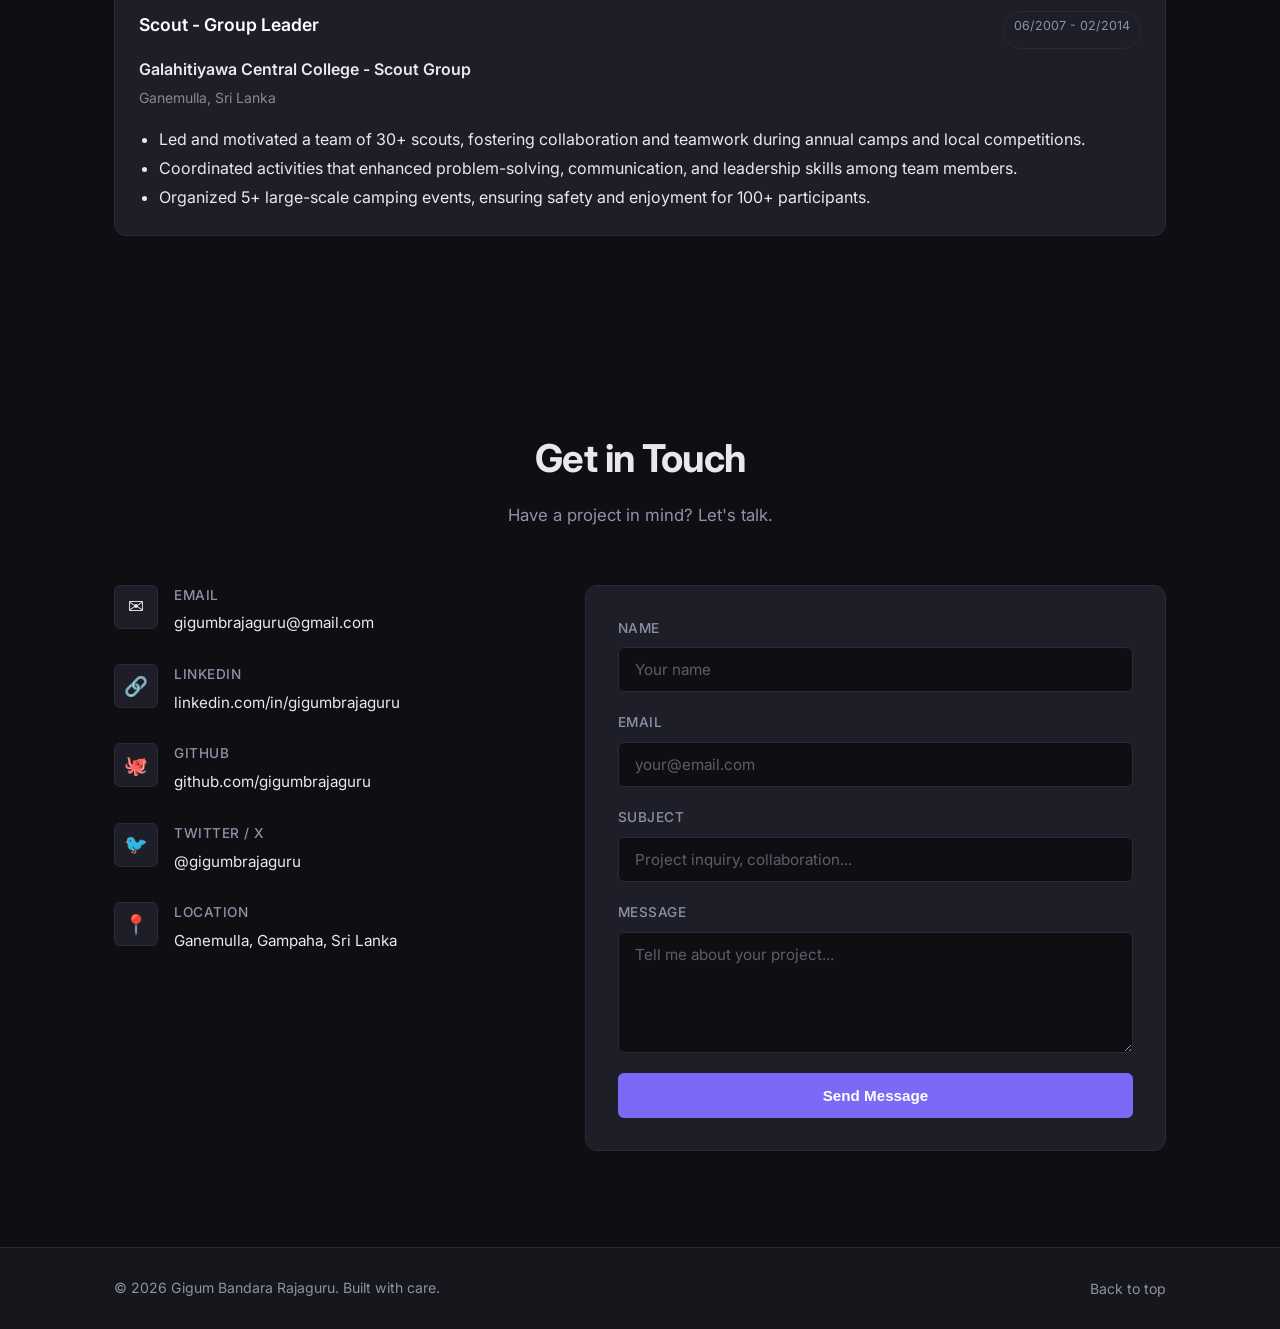
==== commit 6aea922c: "Wire Formspree endpoint to contact form" ====
--- a/docs/index.html
+++ b/docs/index.html
@@ -432,7 +432,7 @@
           </div>
         </div>
 
-        <form class="contact-form" id="contactForm">
+        <form class="contact-form" id="contactForm" action="https://formspree.io/f/xojkqqob" method="POST">
           <div class="form-group">
             <label for="name">Name</label>
             <input type="text" id="name" name="name" placeholder="Your name" required />
@@ -450,10 +450,7 @@
             <textarea id="message" name="message" rows="5" placeholder="Tell me about your project..." required></textarea>
           </div>
           <button type="submit" class="btn btn-primary btn-full">Send Message</button>
-          <p class="form-note">
-            Note: This form uses <a href="https://formspree.io" target="_blank" rel="noopener">Formspree</a> for submissions.
-            Replace the form action with your Formspree endpoint to enable it.
-          </p>
+          <p id="form-status" class="form-note" style="display:none;"></p>
         </form>
 
       </div>
